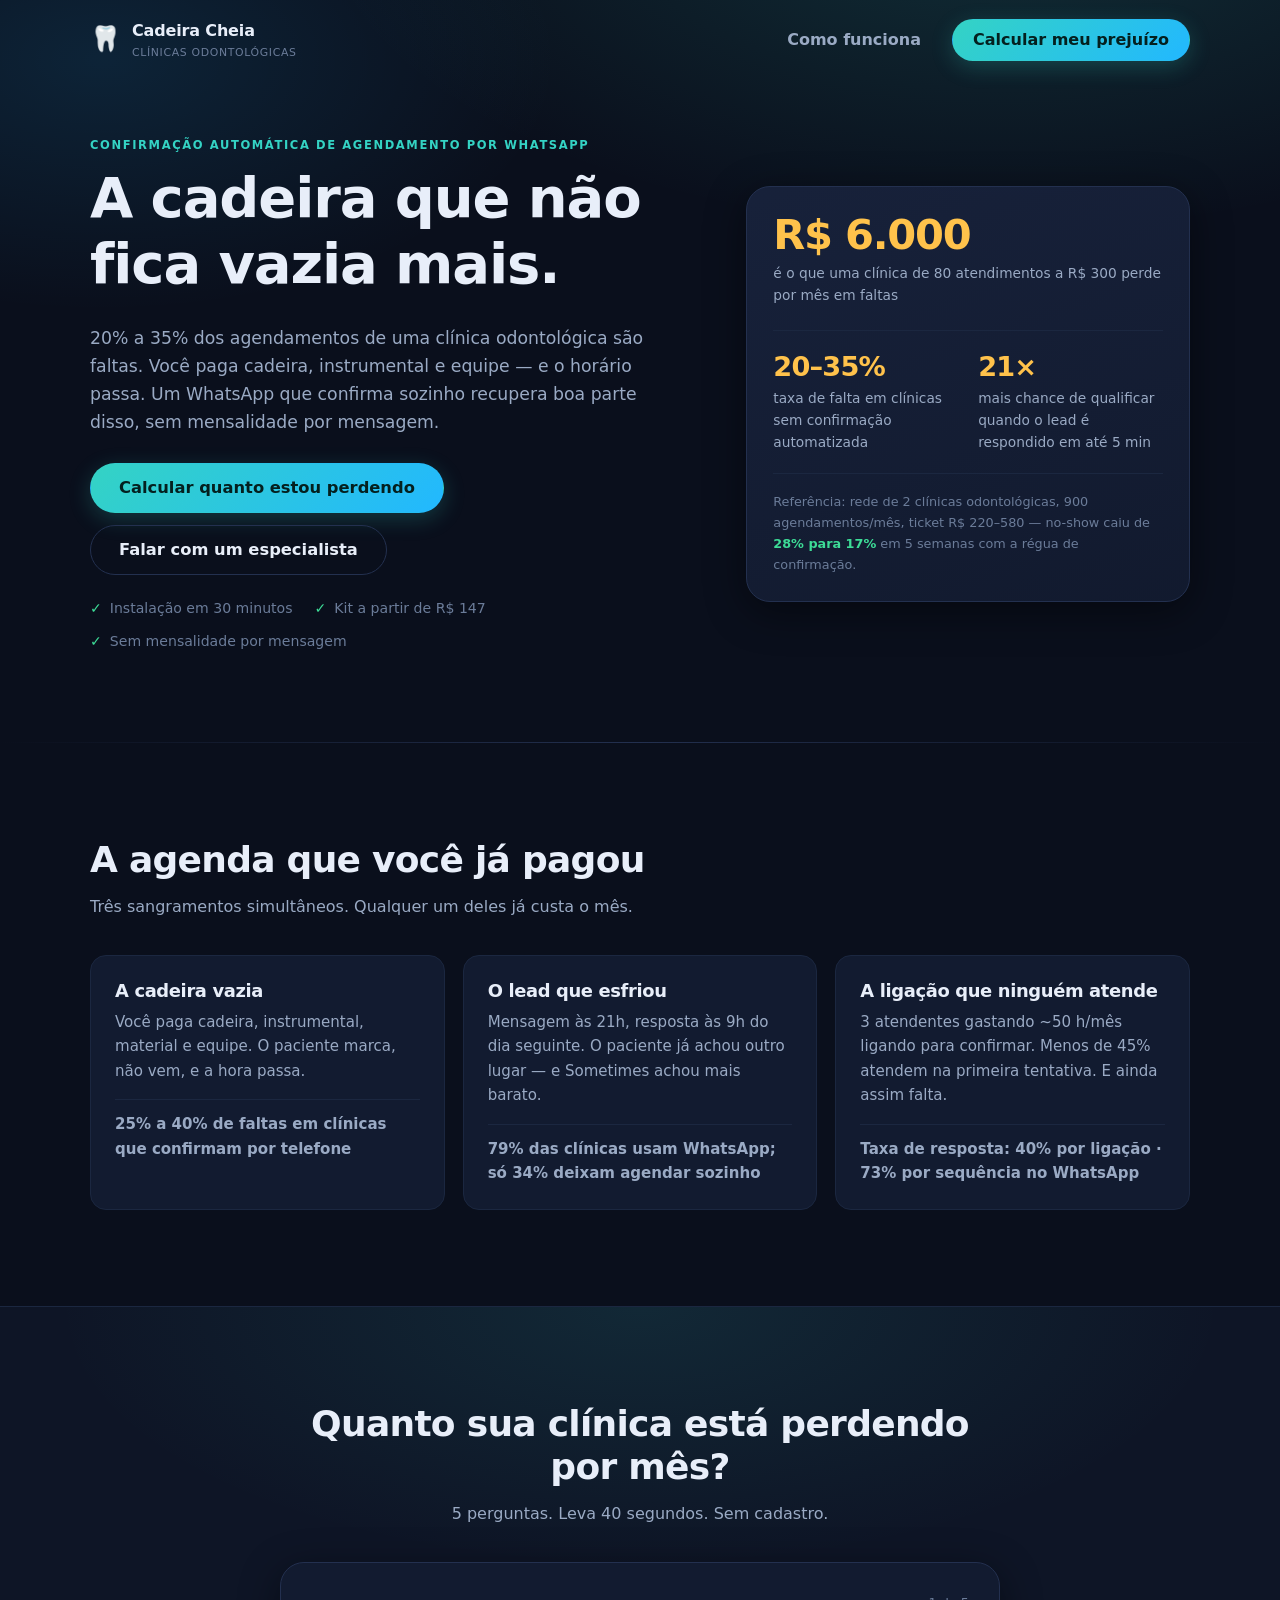
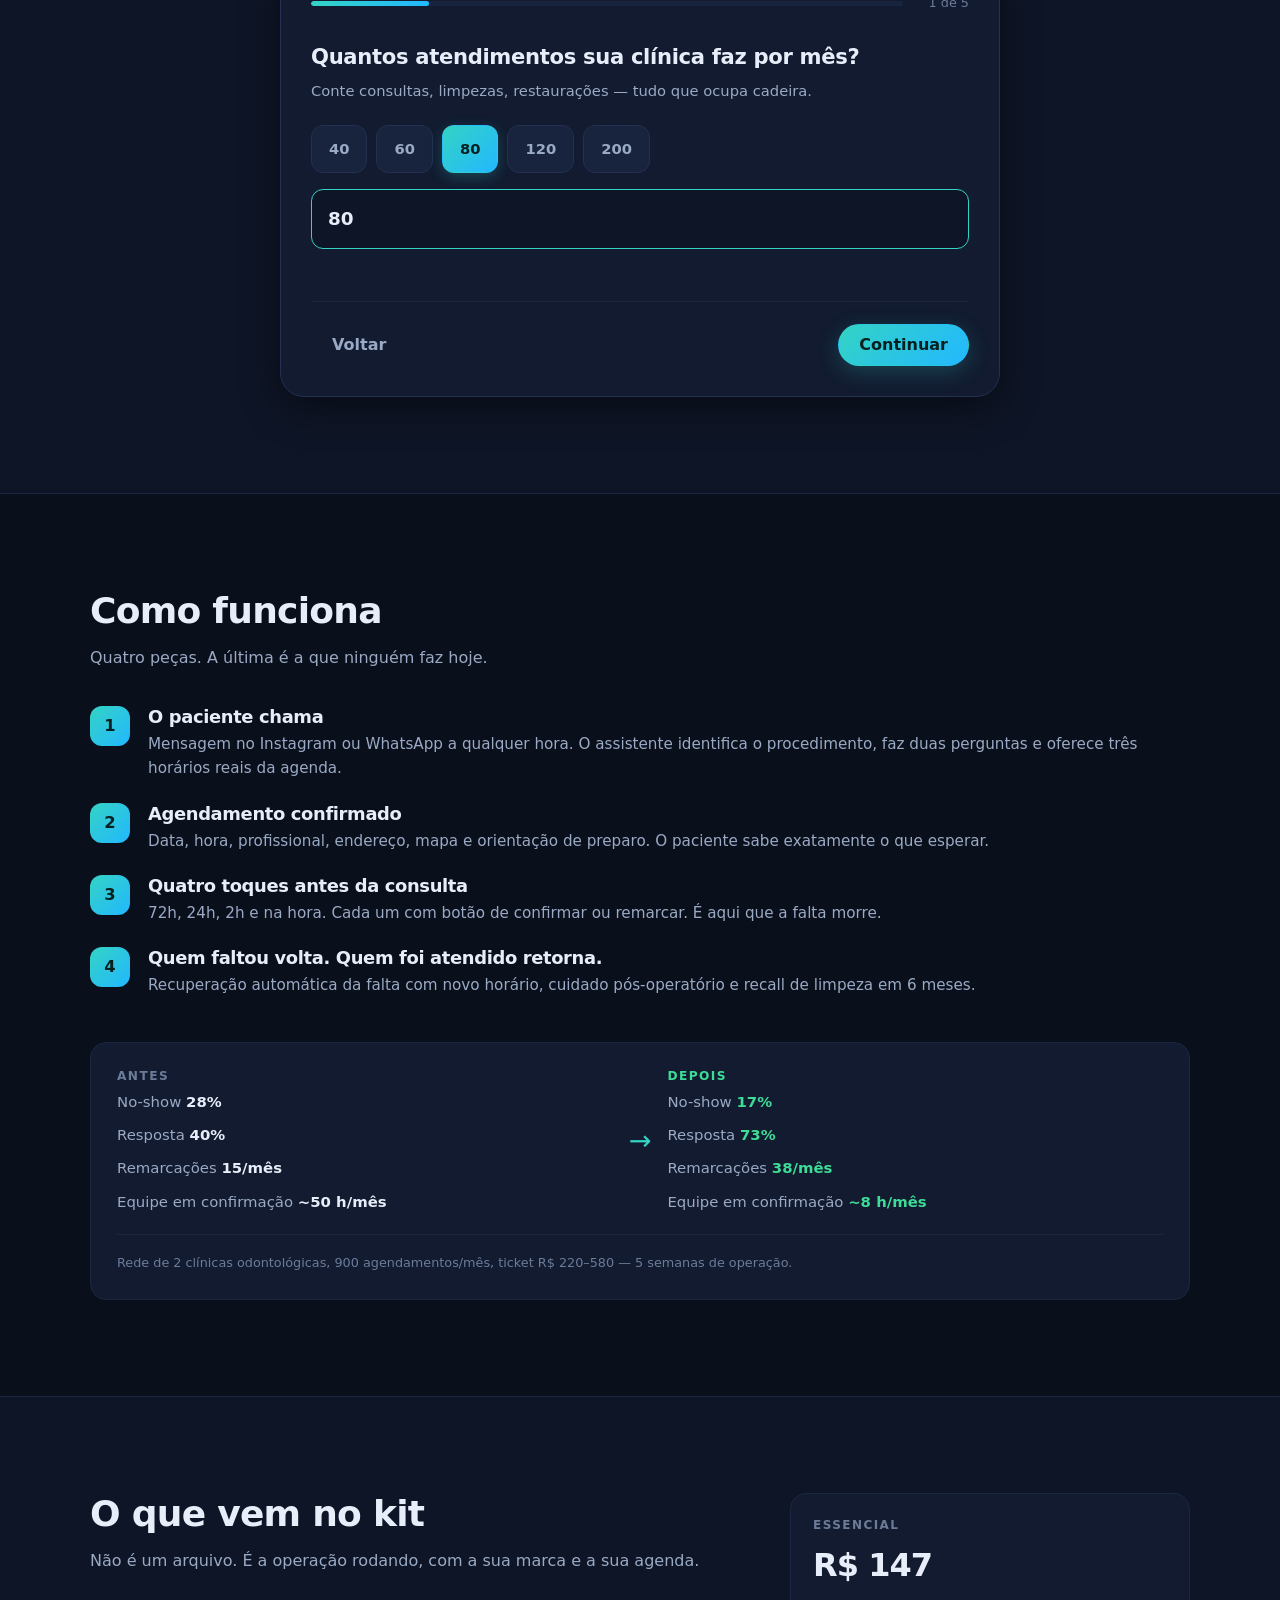
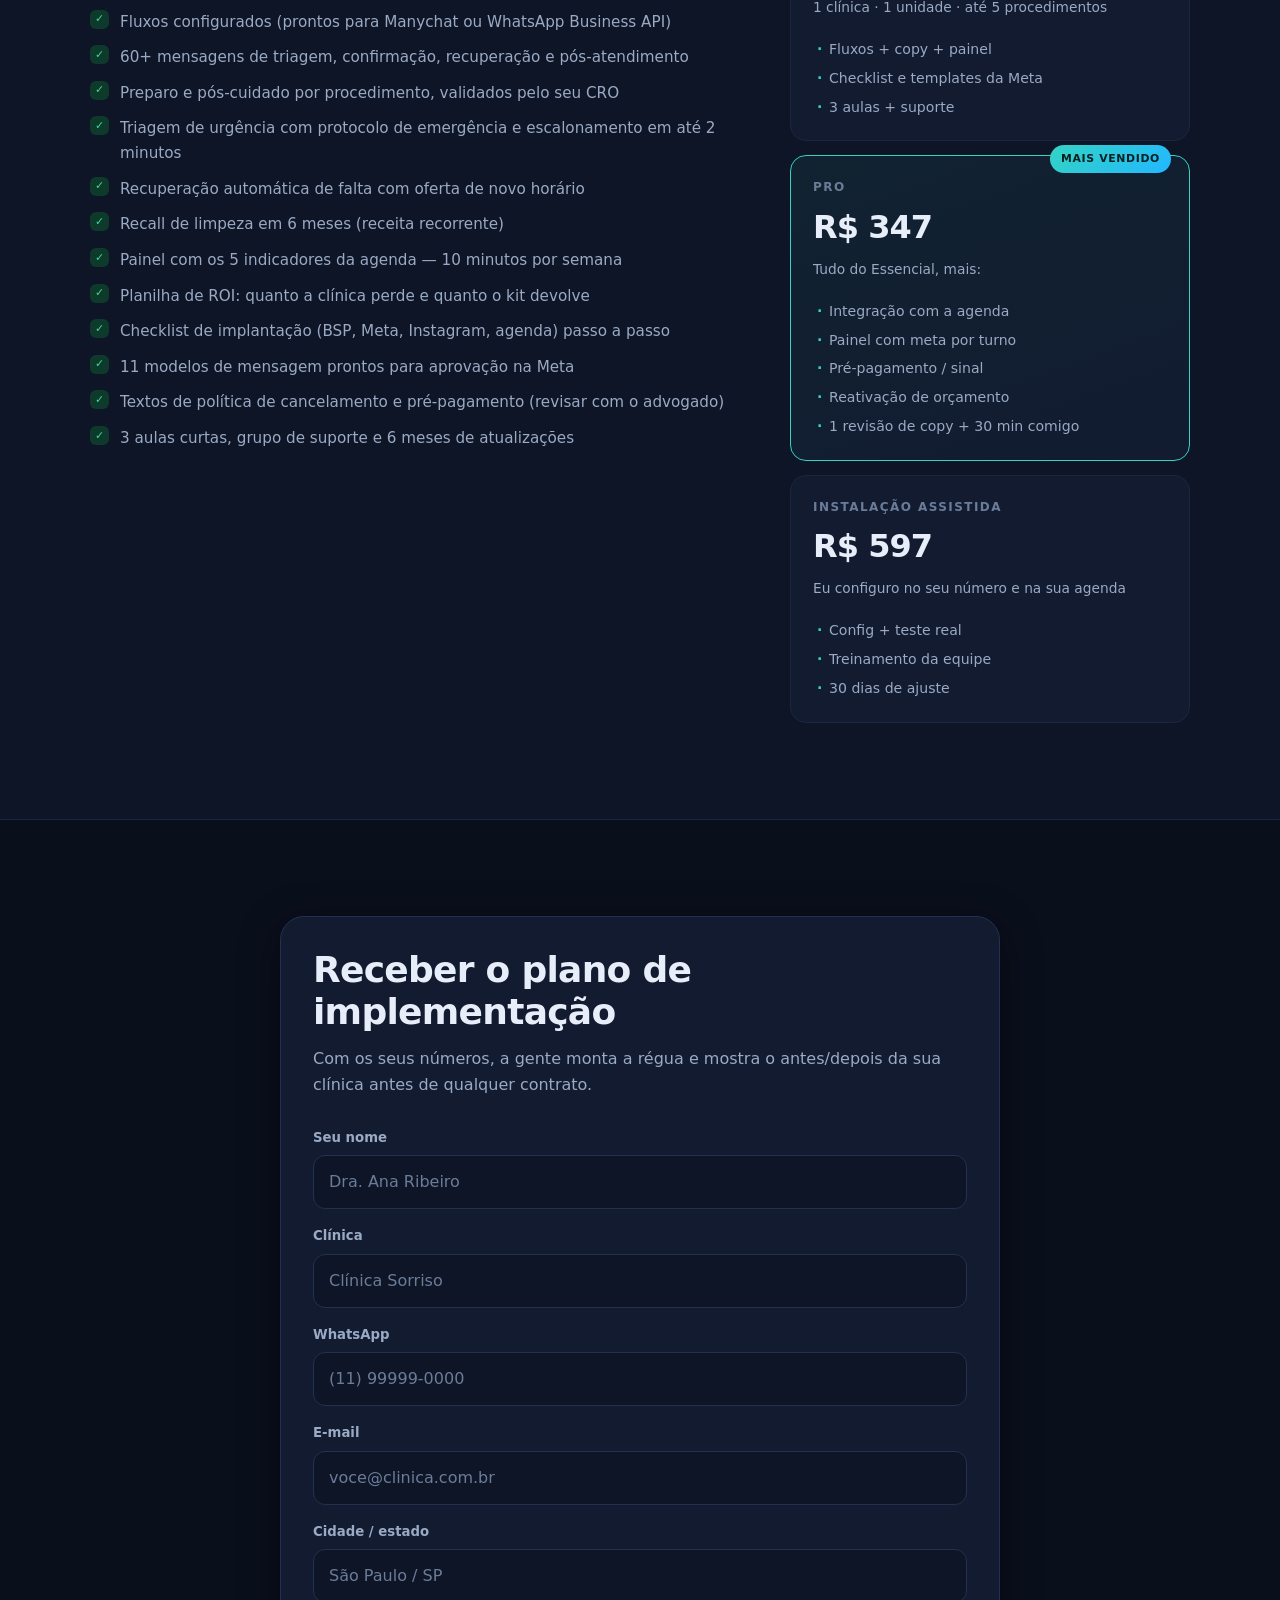
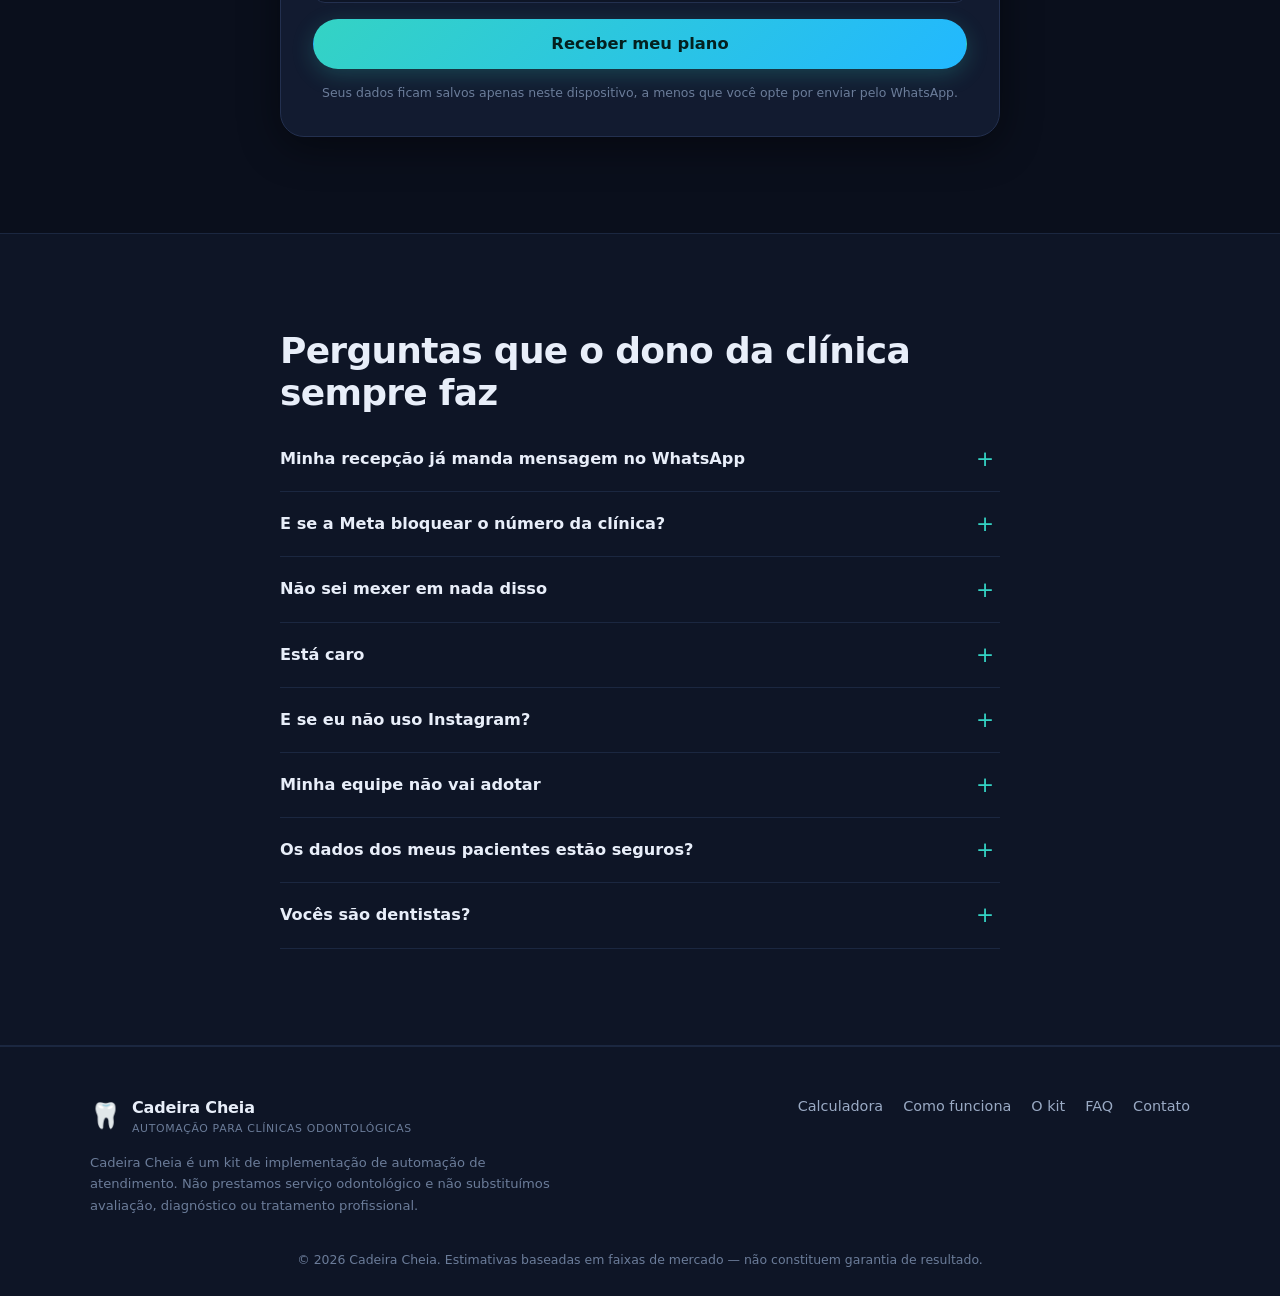
==== index.html @ 820d00e8 "landing: calculadora de cadeira vazia (publica)" ====
<!DOCTYPE html>
<html lang="pt-BR">
<head>
<meta charset="utf-8">
<meta name="viewport" content="width=device-width, initial-scale=1">
<title>Cadeira Cheia | Calculadora de Cadeira Vazia para Clínicas Odontológicas</title>
<meta name="description" content="Calcule quanto sua clínica odontológica está perdendo por mês em faltas e leads esfriados. Kit de confirmação automática por WhatsApp.">
<meta name="theme-color" content="#0B1220">
<link rel="stylesheet" href="assets/styles.css">
<link rel="icon" href="data:image/svg+xml,<svg xmlns='http://www.w3.org/2000/svg' viewBox='0 0 100 100'><text y='.9em' font-size='90'>🦷</text></svg>">
</head>
<body>

<a class="skip" href="#calculadora">Pular para a calculadora</a>

<!-- ══ HERO ══════════════════════════════════════════════════════ -->
<header class="hero" id="topo">
  <nav class="nav">
    <div class="brand">
      <span class="brand-mark">🦷</span>
      <span class="brand-text">Cadeira Cheia<small>clínicas odontológicas</small></span>
    </div>
    <div class="nav-cta">
      <a class="btn btn-ghost" href="#como-funciona">Como funciona</a>
      <a class="btn btn-primary" href="#calculadora">Calcular meu prejuízo</a>
    </div>
  </nav>

  <div class="hero-inner">
    <div class="hero-copy">
      <p class="eyebrow">Confirmação automática de agendamento por WhatsApp</p>
      <h1>A cadeira que não fica vazia mais.</h1>
      <p class="lede">
        20% a 35% dos agendamentos de uma clínica odontológica são faltas. Você paga cadeira,
        instrumental e equipe — e o horário passa. Um WhatsApp que confirma sozinho recupera
        boa parte disso, sem mensalidade por mensagem.
      </p>
      <div class="hero-actions">
        <a class="btn btn-primary btn-lg" href="#calculadora">Calcular quanto estou perdendo</a>
        <a class="btn btn-outline btn-lg" id="hero-wa" href="#formulario">Falar com um especialista</a>
      </div>
      <ul class="hero-badges">
        <li>Instalação em 30 minutos</li>
        <li>Kit a partir de R$ 147</li>
        <li>Sem mensalidade por mensagem</li>
      </ul>
    </div>

    <aside class="hero-card" aria-label="Resumo do problema">
      <div class="stat">
        <span class="stat-num">R$ 6.000</span>
        <span class="stat-label">é o que uma clínica de 80 atendimentos a R$ 300 perde por mês em faltas</span>
      </div>
      <div class="stat-row">
        <div class="stat">
          <span class="stat-num sm">20–35%</span>
          <span class="stat-label">taxa de falta em clínicas sem confirmação automatizada</span>
        </div>
        <div class="stat">
          <span class="stat-num sm">21×</span>
          <span class="stat-label">mais chance de qualificar quando o lead é respondido em até 5 min</span>
        </div>
      </div>
      <p class="stat-foot">
        Referência: rede de 2 clínicas odontológicas, 900 agendamentos/mês, ticket R$ 220–580 —
        no-show caiu de <strong>28% para 17%</strong> em 5 semanas com a régua de confirmação.
      </p>
    </aside>
  </div>
</header>

<!-- ══ PROBLEMA ═══════════════════════════════════════════════════ -->
<section class="section" id="problema">
  <div class="container">
    <h2 class="section-title">A agenda que você já pagou</h2>
    <p class="section-sub">Três sangramentos simultâneos. Qualquer um deles já custa o mês.</p>

    <div class="grid-3">
      <article class="card">
        <h3>A cadeira vazia</h3>
        <p>Você paga cadeira, instrumental, material e equipe. O paciente marca, não vem, e a hora passa.</p>
        <p class="card-num">25% a 40% de faltas em clínicas que confirmam por telefone</p>
      </article>
      <article class="card">
        <h3>O lead que esfriou</h3>
        <p>Mensagem às 21h, resposta às 9h do dia seguinte. O paciente já achou outro lugar — e Sometimes achou mais barato.</p>
        <p class="card-num">79% das clínicas usam WhatsApp; só 34% deixam agendar sozinho</p>
      </article>
      <article class="card">
        <h3>A ligação que ninguém atende</h3>
        <p>3 atendentes gastando ~50 h/mês ligando para confirmar. Menos de 45% atendem na primeira tentativa. E ainda assim falta.</p>
        <p class="card-num">Taxa de resposta: 40% por ligação · 73% por sequência no WhatsApp</p>
      </article>
    </div>
  </div>
</section>

<!-- ══ CALCULADORA ════════════════════════════════════════════════ -->
<section class="section section-calc" id="calculadora">
  <div class="container container-narrow">
    <div class="calc-head">
      <h2 class="section-title">Quanto sua clínica está perdendo por mês?</h2>
      <p class="section-sub">5 perguntas. Leva 40 segundos. Sem cadastro.</p>
    </div>

    <div class="calc" id="calc-app">

      <!-- ── FORMULÁRIO ── -->
      <div class="calc-progress" id="progress-wrap" aria-hidden="true">
        <div class="bar"><span id="progress-bar"></span></div>
        <span id="progress-label">1 de 5</span>
      </div>

      <form id="calc-form" novalidate>
        <div class="step" data-step="1">
          <p class="step-q">Quantos atendimentos sua clínica faz por mês?</p>
          <p class="step-h">Conte consultas, limpezas, restaurações — tudo que ocupa cadeira.</p>
          <div class="chips" data-chips="atendimentos" role="radiogroup" aria-label="Atendimentos por mês"></div>
          <input class="num-input" type="text" inputmode="numeric" id="atendimentos" name="atendimentos" autocomplete="off" placeholder="Ex.: 80">
          <p class="err" data-err="atendimentos"></p>
        </div>

        <div class="step" data-step="2" hidden>
          <p class="step-q">Qual o valor médio de um atendimento?</p>
          <p class="step-h">Uma estimativa serve. Use a ticket médio dos seus últimos 3 meses.</p>
          <div class="chips" data-chips="ticket" role="radiogroup" aria-label="Ticket médio"></div>
          <div class="field-money">
            <span class="prefix">R$</span>
            <input class="num-input" type="text" inputmode="decimal" id="ticket" name="ticket" autocomplete="off" placeholder="Ex.: 300">
          </div>
          <p class="err" data-err="ticket"></p>
        </div>

        <div class="step" data-step="3" hidden>
          <p class="step-q">Qual % dos seus pacientes falta hoje?</p>
          <p class="step-h">Se não souber, use 25% — é a média de clínicas que confirmam por telefone.</p>
          <div class="chips" data-chips="falta" role="radiogroup" aria-label="Taxa de falta"></div>
          <p class="err" data-err="falta"></p>
        </div>

        <div class="step" data-step="4" hidden>
          <p class="step-q">Quantos novos contatos chegam por mês no WhatsApp ou Instagram?</p>
          <p class="step-h">Mensagens de gente perguntando preço ou querendo marcar.</p>
          <div class="chips" data-chips="leads" role="radiogroup" aria-label="Leads por mês"></div>
          <input class="num-input" type="text" inputmode="numeric" id="leads" name="leads" autocomplete="off" placeholder="Ex.: 150">
          <p class="err" data-err="leads"></p>
        </div>

        <div class="step" data-step="5" hidden>
          <p class="step-q">Em que % dos casos você responde em menos de 5 minutos?</p>
          <p class="step-h">Responda em até 5 minutos = 21× mais chance de qualificar o lead.</p>
          <div class="chips" data-chips="resposta" role="radiogroup" aria-label="Respondidos em até 5 minutos"></div>
          <p class="err" data-err="resposta"></p>
        </div>

        <div class="calc-nav">
          <button type="button" class="btn btn-ghost" id="btn-back" hidden>Voltar</button>
          <button type="button" class="btn btn-primary" id="btn-next">Continuar</button>
        </div>
      </form>

      <!-- ── RESULTADO ── -->
      <div class="result" id="result" hidden aria-live="polite">
        <div class="result-head">
          <p class="eyebrow">Seu resultado</p>
          <h3 id="r-loss-label">Sua clínica perde</h3>
          <div class="loss" id="r-loss">R$ 0</div>
          <p class="loss-sub">por mês em horário pago e vazio + lead que esfriou</p>
        </div>

        <div class="result-grid">
          <div class="rcard rcard-good">
            <span class="rcard-tag">Recuperável com a régua</span>
            <span class="rcard-num" id="r-noshow">R$ 0</span>
            <span class="rcard-desc" id="r-noshow-desc"></span>
          </div>
          <div class="rcard rcard-good">
            <span class="rcard-tag">Lead que deixa de esfriar</span>
            <span class="rcard-num" id="r-lead">R$ 0</span>
            <span class="rcard-desc" id="r-lead-desc"></span>
          </div>
        </div>

        <div class="result-total">
          <div>
            <span class="rt-label">Total recuperável por mês</span>
            <span class="rt-num" id="r-total">R$ 0</span>
          </div>
          <div class="payback">
            <span class="rt-label">Payback do kit (R$ 147)</span>
            <span class="rt-num accent" id="r-payback">—</span>
          </div>
        </div>

        <ul class="result-facts">
          <li><span id="r-faltas">—</span></li>
          <li><span id="r-12m">—</span></li>
          <li><span id="r-custo">—</span></li>
          <li><span id="r-horas">—</span></li>
        </ul>

        <p class="disclaimer">
          Estimativa baseada em faixas de mercado (no-show de 20–35% sem confirmação automatizada;
          queda de 30–50% com régua de 4 toques; lead→agendamento de 12% via WhatsApp, 21% entre os
          que respondem). Não é garantia de resultado.
        </p>

        <div class="result-actions">
          <a class="btn btn-primary btn-lg" id="r-wa" href="#formulario" target="_blank" rel="noopener">Falar com especialista</a>
          <button type="button" class="btn btn-outline" id="btn-copy">Copiar resumo</button>
          <button type="button" class="btn btn-ghost" id="btn-download">Baixar .txt</button>
          <button type="button" class="btn btn-ghost" id="btn-restart">Recalcular</button>
        </div>
      </div>
    </div>
  </div>
</section>

<!-- ══ COMO FUNCIONA ══════════════════════════════════════════════ -->
<section class="section" id="como-funciona">
  <div class="container">
    <h2 class="section-title">Como funciona</h2>
    <p class="section-sub">Quatro peças. A última é a que ninguém faz hoje.</p>

    <ol class="steps">
      <li>
        <span class="step-num">1</span>
        <div>
          <h3>O paciente chama</h3>
          <p>Mensagem no Instagram ou WhatsApp a qualquer hora. O assistente identifica o procedimento, faz duas perguntas e oferece três horários reais da agenda.</p>
        </div>
      </li>
      <li>
        <span class="step-num">2</span>
        <div>
          <h3>Agendamento confirmado</h3>
          <p>Data, hora, profissional, endereço, mapa e orientação de preparo. O paciente sabe exatamente o que esperar.</p>
        </div>
      </li>
      <li>
        <span class="step-num">3</span>
        <div>
          <h3>Quatro toques antes da consulta</h3>
          <p>72h, 24h, 2h e na hora. Cada um com botão de confirmar ou remarcar. É aqui que a falta morre.</p>
        </div>
      </li>
      <li>
        <span class="step-num">4</span>
        <div>
          <h3>Quem faltou volta. Quem foi atendido retorna.</h3>
          <p>Recuperação automática da falta com novo horário, cuidado pós-operatório e recall de limpeza em 6 meses.</p>
        </div>
      </li>
    </ol>

    <div class="beforeafter">
      <div class="ba-col">
        <h4>Antes</h4>
        <ul>
          <li>No-show <strong>28%</strong></li>
          <li>Resposta <strong>40%</strong></li>
          <li>Remarcações <strong>15/mês</strong></li>
          <li>Equipe em confirmação <strong>~50 h/mês</strong></li>
        </ul>
      </div>
      <div class="ba-arrow" aria-hidden="true">→</div>
      <div class="ba-col ba-col-after">
        <h4>Depois</h4>
        <ul>
          <li>No-show <strong>17%</strong></li>
          <li>Resposta <strong>73%</strong></li>
          <li>Remarcações <strong>38/mês</strong></li>
          <li>Equipe em confirmação <strong>~8 h/mês</strong></li>
        </ul>
      </div>
      <p class="ba-foot">Rede de 2 clínicas odontológicas, 900 agendamentos/mês, ticket R$ 220–580 — 5 semanas de operação.</p>
    </div>
  </div>
</section>

<!-- ══ KIT ═════════════════════════════════════════════════════════ -->
<section class="section section-alt" id="kit">
  <div class="container">
    <div class="kit-grid">
      <div>
        <h2 class="section-title">O que vem no kit</h2>
        <p class="section-sub">Não é um arquivo. É a operação rodando, com a sua marca e a sua agenda.</p>
        <ul class="checklist">
          <li>Fluxos configurados (prontos para Manychat ou WhatsApp Business API)</li>
          <li>60+ mensagens de triagem, confirmação, recuperação e pós-atendimento</li>
          <li>Preparo e pós-cuidado por procedimento, validados pelo seu CRO</li>
          <li>Triagem de urgência com protocolo de emergência e escalonamento em até 2 minutos</li>
          <li>Recuperação automática de falta com oferta de novo horário</li>
          <li>Recall de limpeza em 6 meses (receita recorrente)</li>
          <li>Painel com os 5 indicadores da agenda — 10 minutos por semana</li>
          <li>Planilha de ROI: quanto a clínica perde e quanto o kit devolve</li>
          <li>Checklist de implantação (BSP, Meta, Instagram, agenda) passo a passo</li>
          <li>11 modelos de mensagem prontos para aprovação na Meta</li>
          <li>Textos de política de cancelamento e pré-pagamento (revisar com o advogado)</li>
          <li>3 aulas curtas, grupo de suporte e 6 meses de atualizações</li>
        </ul>
      </div>

      <div class="pricing">
        <div class="price-card">
          <span class="price-name">Essencial</span>
          <span class="price-value">R$ 147</span>
          <span class="price-desc">1 clínica · 1 unidade · até 5 procedimentos</span>
          <ul>
            <li>Fluxos + copy + painel</li>
            <li>Checklist e templates da Meta</li>
            <li>3 aulas + suporte</li>
          </ul>
        </div>
        <div class="price-card price-card-hot">
          <span class="price-badge">Mais vendido</span>
          <span class="price-name">Pro</span>
          <span class="price-value">R$ 347</span>
          <span class="price-desc">Tudo do Essencial, mais:</span>
          <ul>
            <li>Integração com a agenda</li>
            <li>Painel com meta por turno</li>
            <li>Pré-pagamento / sinal</li>
            <li>Reativação de orçamento</li>
            <li>1 revisão de copy + 30 min comigo</li>
          </ul>
        </div>
        <div class="price-card">
          <span class="price-name">Instalação assistida</span>
          <span class="price-value">R$ 597</span>
          <span class="price-desc">Eu configuro no seu número e na sua agenda</span>
          <ul>
            <li>Config + teste real</li>
            <li>Treinamento da equipe</li>
            <li>30 dias de ajuste</li>
          </ul>
        </div>
      </div>
    </div>
  </div>
</section>

<!-- ══ FORMULÁRIO ══════════════════════════════════════════════════ -->
<section class="section" id="formulario">
  <div class="container container-narrow">
    <div class="form-card">
      <h2 class="section-title">Receber o plano de implementação</h2>
      <p class="section-sub">Com os seus números, a gente monta a régua e mostra o antes/depois da sua clínica antes de qualquer contrato.</p>

      <form id="lead-form" novalidate>
        <div class="field">
          <label for="lf-nome">Seu nome</label>
          <input id="lf-nome" name="nome" type="text" autocomplete="name" placeholder="Dra. Ana Ribeiro">
        </div>
        <div class="field">
          <label for="lf-clinica">Clínica</label>
          <input id="lf-clinica" name="clinica" type="text" autocomplete="organization" placeholder="Clínica Sorriso">
        </div>
        <div class="field">
          <label for="lf-wa">WhatsApp</label>
          <input id="lf-wa" name="whatsapp" type="tel" inputmode="tel" autocomplete="tel" placeholder="(11) 99999-0000">
        </div>
        <div class="field">
          <label for="lf-email">E-mail</label>
          <input id="lf-email" name="email" type="email" autocomplete="email" placeholder="voce@clinica.com.br">
        </div>
        <div class="field">
          <label for="lf-cidade">Cidade / estado</label>
          <input id="lf-cidade" name="cidade" type="text" placeholder="São Paulo / SP">
        </div>
        <button type="submit" class="btn btn-primary btn-lg btn-block" id="lead-submit">Receber meu plano</button>
        <p class="form-note" id="lead-note">
          Seus dados ficam salvos apenas neste dispositivo, a menos que você opte por enviar pelo WhatsApp.
        </p>
      </form>

      <div class="form-done" id="lead-done" hidden>
        <p class="done-mark">✓</p>
        <h3>Resumo gerado, {nome}.</h3>
        <p>O plano com os seus números está pronto. Toque no botão para enviar pelo WhatsApp ou copie o resumo abaixo.</p>
        <div class="done-actions">
          <a class="btn btn-primary" id="lead-wa" href="#">Enviar pelo WhatsApp</a>
          <button type="button" class="btn btn-outline" id="lead-copy">Copiar resumo</button>
        </div>
        <pre class="summary" id="lead-summary"></pre>
      </div>
    </div>
  </div>
</section>

<!-- ══ FAQ ═════════════════════════════════════════════════════════ -->
<section class="section section-alt" id="faq">
  <div class="container container-narrow">
    <h2 class="section-title">Perguntas que o dono da clínica sempre faz</h2>

    <details class="faq-item">
      <summary>Minha recepção já manda mensagem no WhatsApp</summary>
      <p>Sim — e é provavelmente por isso que parte dos seus agendamentos vira falta. A diferença não é <em>mandar</em> mensagem, é <em>confirmar</em>. A régua faz quatro toques em momentos definidos, com botões de confirmar e remarcar, e recupera quem faltou. Se a sua equipe já responde em 5 minutos e já cobra confirmação, o que falta é o painel. Me conta que eu digo se vale.</p>
    </details>
    <details class="faq-item">
      <summary>E se a Meta bloquear o número da clínica?</summary>
      <p>Por isso o kit usa API oficial com BSP homologado e nunca automação de WhatsApp comum. A mitigação faz parte do checklist: 2FA, Business Manager com admins definidos, templates aprovados e verificação de qualidade do perfil. E a estrutura é validada primeiro em número de teste, antes de tocar no número que atende os pacientes.</p>
    </details>
    <details class="faq-item">
      <summary>Não sei mexer em nada disso</summary>
      <p>Você não usa. O assistente faz a triagem, a régua confirma, o painel mostra o resultado. A única exigência da sua equipe é lançar a agenda 5 minutos por dia. Se preferir, existe a Instalação Assistida, em que eu configuro tudo com você.</p>
    </details>
    <details class="faq-item">
      <summary>Está caro</summary>
      <p>Vamos por partes: qual o seu faturamento de atendimentos? Com 25% de falta em 80 atendimentos a R$300, são R$6.000 por mês. O kit custa R$147 e se paga em um dia. A pergunta não é se é caro — é se R$6.000 por mês na mesa é normal para a sua operação.</p>
    </details>
    <details class="faq-item">
      <summary>E se eu não uso Instagram?</summary>
      <p>Funciona igual, com uma diferença técnica: os lembretes de 72h, 24h e 2h antes exigem WhatsApp com API oficial, porque o Instagram não permite envio confiável fora da janela de 24 horas. Se você já tem WhatsApp Business, o kit é plugado. Se não tem, a instalação cobre esse passo.</p>
    </details>
    <details class="faq-item">
      <summary>Minha equipe não vai adotar</summary>
      <p>Ninguém precisa adotar nada. O assistente cuida da parte repetitiva e a equipe só entra quando a IA não entende — com o contexto já montado. No relatório mensal, o tempo da equipe devolvido aparece como uma das linhas.</p>
    </details>
    <details class="faq-item">
      <summary>Os dados dos meus pacientes estão seguros?</summary>
      <p>O assistente não coleta dado de saúde, não diagnostica e não substitui atendimento. Você recebe o contrato de operador (LGPD art. 39), o aviso de privacidade e os textos de política de cancelamento prontos para o seu advogado revisar. A clínica é a controladora dos dados.</p>
    </details>
    <details class="faq-item">
      <summary>Vocês são dentistas?</summary>
      <p>Não. Fazemos automação de atendimento e agendamento. Todo texto clínico de preparo e pós-cuidado é validado pelo seu CRO antes de ir para produção — essa é uma condição do kit, não uma recomendação.</p>
    </details>
  </div>
</section>

<!-- ══ FOOTER ══════════════════════════════════════════════════════ -->
<footer class="footer">
  <div class="container footer-inner">
    <div>
      <div class="brand">
        <span class="brand-mark">🦷</span>
        <span class="brand-text">Cadeira Cheia<small>automação para clínicas odontológicas</small></span>
      </div>
      <p class="footer-note">
        Cadeira Cheia é um kit de implementação de automação de atendimento. Não prestamos serviço
        odontológico e não substituímos avaliação, diagnóstico ou tratamento profissional.
      </p>
    </div>
    <nav class="footer-links">
      <a href="#calculadora">Calculadora</a>
      <a href="#como-funciona">Como funciona</a>
      <a href="#kit">O kit</a>
      <a href="#faq">FAQ</a>
      <a href="#formulario">Contato</a>
    </nav>
  </div>
  <p class="footer-base" id="footer-base"></p>
</footer>

<div class="toast" id="toast" role="status" aria-live="polite"></div>

<script src="assets/app.js"></script>
</body>
</html>
---- assets/styles.css ----
/* ═══════════════════════════════════════════════════════════════════
   Cadeira Cheia — Calculadora de Cadeira Vazia
   Design: dark clinical + teal. Mobile-first, sem dependências.
   ═══════════════════════════════════════════════════════════════════ */

:root{
  --bg:            #0A0F1C;
  --bg-alt:        #0E1526;
  --surface:       #121B30;
  --surface-2:     #18233D;
  --border:        #23304F;
  --border-soft:   #1B2740;

  --text:          #E8EEF9;
  --text-dim:      #9AAAC4;
  --text-faint:    #6B7C99;

  --accent:        #34D3C4;
  --accent-2:      #22B8FF;
  --accent-ink:    #04201F;
  --good:          #3DDC97;
  --good-dim:      #0E3A2C;
  --warn:          #FFC24B;
  --bad:           #FF6B6B;

  --r-sm: 10px;
  --r:    16px;
  --r-lg: 24px;

  --shadow:    0 10px 40px rgba(0,0,0,.45);
  --shadow-sm: 0 4px 16px rgba(0,0,0,.30);

  --max: 1140px;
  --max-narrow: 760px;

  --font: "Inter", ui-sans-serif, system-ui, -apple-system, "Segoe UI", Roboto,
          "Helvetica Neue", Arial, "Noto Sans", sans-serif;
  --mono: ui-monospace, SFMono-Regular, "SF Mono", Menlo, Consolas, monospace;
}

*, *::before, *::after { box-sizing: border-box; }

html { scroll-behavior: smooth; scroll-padding-top: 84px; }

body{
  margin: 0;
  font-family: var(--font);
  background: var(--bg);
  color: var(--text);
  line-height: 1.62;
  -webkit-font-smoothing: antialiased;
  text-rendering: optimizeLegibility;
  overflow-x: hidden;
}

h1,h2,h3,h4 { line-height: 1.18; margin: 0 0 .5em; letter-spacing: -.02em; font-weight: 700; }
h1 { font-size: clamp(2.1rem, 5.2vw, 3.5rem); }
h2 { font-size: clamp(1.5rem, 3.4vw, 2.25rem); }
h3 { font-size: 1.12rem; }
p  { margin: 0 0 1rem; }
a  { color: var(--accent); text-decoration: none; }
a:hover { text-decoration: underline; }
small { font-size: .78em; }

.skip{
  position: absolute; left: -9999px; top: 0; z-index: 999;
  background: var(--accent); color: var(--accent-ink); padding: 12px 18px; border-radius: 0 0 var(--r-sm) 0;
}
.skip:focus { left: 0; }

:focus-visible{ outline: 2px solid var(--accent); outline-offset: 3px; border-radius: 6px; }

/* ── Layout ─────────────────────────────────────────────────────── */
.container{ width:100%; max-width:var(--max); margin:0 auto; padding:0 20px; }
.container-narrow{ max-width:var(--max-narrow); }
.section{ padding: 76px 0; }
.section-alt{ background: var(--bg-alt); border-block: 1px solid var(--border-soft); }
.section-title{ margin-bottom:.35em; }
.section-sub{ color:var(--text-dim); margin-bottom:2.2em; max-width:62ch; }

/* ── Botões ─────────────────────────────────────────────────────── */
.btn{
  display:inline-flex; align-items:center; justify-content:center; gap:8px;
  font: inherit; font-weight:600; line-height:1;
  padding:12px 20px; border-radius:999px; border:1px solid transparent;
  cursor:pointer; text-decoration:none; white-space:nowrap;
  transition: transform .12s ease, background .18s ease, border-color .18s ease, box-shadow .18s ease;
}
.btn:hover{ text-decoration:none; transform:translateY(-1px); }
.btn:active{ transform:translateY(0); }
.btn-lg{ padding:16px 28px; font-size:1.02rem; }
.btn-block{ width:100%; }

.btn-primary{ background:linear-gradient(135deg, var(--accent) 0%, var(--accent-2) 100%); color:var(--accent-ink); box-shadow:0 6px 22px rgba(52,211,196,.22); }
.btn-primary:hover{ box-shadow:0 10px 30px rgba(52,211,196,.32); }
.btn-outline{ border-color:var(--border); color:var(--text); background:transparent; }
.btn-outline:hover{ border-color:var(--accent); color:var(--accent); }
.btn-ghost{ background:transparent; color:var(--text-dim); }
.btn-ghost:hover{ color:var(--text); }

/* ── Hero ───────────────────────────────────────────────────────── */
.hero{
  position:relative; padding:0 0 70px; overflow:hidden;
  background:
    radial-gradient(1100px 520px at 78% -12%, rgba(52,211,196,.16), transparent 62%),
    radial-gradient(760px 420px at 8% 8%, rgba(34,184,255,.12), transparent 60%),
    var(--bg);
}
.hero::after{
  content:""; position:absolute; inset:auto 0 0 0; height:1px;
  background:linear-gradient(90deg,transparent,var(--border),transparent);
}
.nav{
  max-width:var(--max); margin:0 auto; padding:18px 20px;
  display:flex; align-items:center; justify-content:space-between; gap:16px;
  position:relative; z-index:2;
}
.brand{ display:flex; align-items:center; gap:11px; }
.brand-mark{ font-size:1.55rem; line-height:1; }
.brand-text{ font-weight:700; letter-spacing:-.01em; display:flex; flex-direction:column; }
.brand-text small{ font-weight:400; font-size:.68rem; color:var(--text-faint); letter-spacing:.06em; text-transform:uppercase; }
.nav-cta{ display:flex; gap:10px; align-items:center; }
.nav-cta .btn-ghost{ display:none; }

.hero-inner{
  max-width:var(--max); margin:0 auto; padding:44px 20px 0;
  display:grid; gap:40px; grid-template-columns:1fr;
}
.eyebrow{
  font-size:.72rem; letter-spacing:.14em; text-transform:uppercase; font-weight:700;
  color:var(--accent); margin-bottom:.9em;
}
.lede{ font-size:1.08rem; color:var(--text-dim); max-width:52ch; }
.hero-actions{ display:flex; flex-wrap:wrap; gap:12px; margin:26px 0 22px; }
.hero-badges{ list-style:none; padding:0; margin:0; display:flex; flex-wrap:wrap; gap:10px 22px; color:var(--text-faint); font-size:.88rem; }
.hero-badges li{ display:flex; align-items:center; gap:8px; }
.hero-badges li::before{ content:"✓"; color:var(--good); font-weight:700; }

.hero-card{
  background:linear-gradient(160deg, rgba(24,35,61,.92), rgba(18,27,48,.92));
  border:1px solid var(--border); border-radius:var(--r-lg); padding:26px;
  box-shadow:var(--shadow);
}
.stat{ display:block; }
.stat-num{ display:block; font-size:2.6rem; font-weight:800; letter-spacing:-.03em; color:var(--warn); line-height:1.05; }
.stat-num.sm{ font-size:1.7rem; }
.stat-label{ display:block; color:var(--text-dim); font-size:.86rem; margin-top:.35em; }
.stat-row{ display:grid; grid-template-columns:1fr 1fr; gap:20px; margin-top:24px; padding-top:22px; border-top:1px solid var(--border-soft); }
.stat-foot{ margin:20px 0 0; padding-top:18px; border-top:1px solid var(--border-soft); color:var(--text-faint); font-size:.8rem; }
.stat-foot strong{ color:var(--good); }

/* ── Cards / grid ───────────────────────────────────────────────── */
.grid-3{ display:grid; gap:18px; grid-template-columns:1fr; }
.card{
  background:var(--surface); border:1px solid var(--border-soft); border-radius:var(--r);
  padding:24px; transition:border-color .18s ease, transform .18s ease;
}
.card:hover{ border-color:var(--border); transform:translateY(-2px); }
.card p{ color:var(--text-dim); font-size:.94rem; }
.card-num{
  margin:14px 0 0; padding-top:12px; border-top:1px solid var(--border-soft);
  color:var(--accent); font-size:.84rem; font-weight:600;
}

/* ── Steps (como funciona) ──────────────────────────────────────── */
.steps{ list-style:none; margin:0 0 44px; padding:0; display:grid; gap:16px; }
.steps li{ display:flex; gap:18px; align-items:flex-start; }
.step-num{
  flex:0 0 40px; height:40px; border-radius:12px; display:grid; place-items:center;
  background:linear-gradient(135deg,var(--accent),var(--accent-2)); color:var(--accent-ink);
  font-weight:800; font-size:1.02rem;
}
.steps h3{ margin-bottom:.25em; }
.steps p{ color:var(--text-dim); margin:0; font-size:.95rem; }

.beforeafter{
  display:grid; grid-template-columns:1fr auto 1fr; align-items:center; gap:16px;
  background:var(--surface); border:1px solid var(--border-soft); border-radius:var(--r); padding:26px;
}
.ba-col h4{ font-size:.76rem; letter-spacing:.12em; text-transform:uppercase; color:var(--text-faint); margin-bottom:.6em; }
.ba-col ul{ list-style:none; margin:0; padding:0; display:grid; gap:9px; }
.ba-col li{ color:var(--text-dim); font-size:.93rem; }
.ba-col strong{ color:var(--text); }
.ba-col-after h4{ color:var(--good); }
.ba-col-after strong{ color:var(--good); }
.ba-arrow{ font-size:1.7rem; color:var(--accent); }
.ba-foot{ grid-column:1/-1; margin:4px 0 0; padding-top:18px; border-top:1px solid var(--border-soft); color:var(--text-faint); font-size:.8rem; }

/* ── Kit + pricing ──────────────────────────────────────────────── */
.kit-grid{ display:grid; gap:40px; grid-template-columns:1fr; }
.checklist{ list-style:none; padding:0; margin:0; display:grid; gap:11px; }
.checklist li{ position:relative; padding-left:30px; color:var(--text-dim); font-size:.95rem; }
.checklist li::before{
  content:"✓"; position:absolute; left:0; top:0;
  width:19px; height:19px; border-radius:6px; background:var(--good-dim); color:var(--good);
  display:grid; place-items:center; font-size:.68rem; font-weight:800;
}
.pricing{ display:grid; gap:14px; align-content:start; }
.price-card{
  background:var(--surface); border:1px solid var(--border-soft); border-radius:var(--r); padding:22px;
  position:relative; display:grid; gap:4px;
}
.price-card-hot{ border-color:var(--accent); background:linear-gradient(160deg,rgba(52,211,196,.07),var(--surface)); }
.price-badge{
  position:absolute; top:-11px; right:18px; background:linear-gradient(135deg,var(--accent),var(--accent-2));
  color:var(--accent-ink); font-size:.68rem; font-weight:800; padding:5px 11px; border-radius:999px;
  text-transform:uppercase; letter-spacing:.06em;
}
.price-name{ font-size:.75rem; letter-spacing:.12em; text-transform:uppercase; color:var(--text-faint); font-weight:700; }
.price-value{ font-size:2rem; font-weight:800; letter-spacing:-.03em; }
.price-value small{ font-size:.45em; font-weight:600; color:var(--text-dim); }
.price-desc{ color:var(--text-dim); font-size:.86rem; margin-bottom:8px; }
.price-card ul{ list-style:none; margin:8px 0 0; padding:0; display:grid; gap:6px; }
.price-card li{ color:var(--text-dim); font-size:.88rem; padding-left:16px; position:relative; }
.price-card li::before{ content:"·"; position:absolute; left:4px; color:var(--accent); font-weight:700; }

/* ── Calculadora ────────────────────────────────────────────────── */
.section-calc{ background:
  radial-gradient(900px 400px at 50% 0%, rgba(52,211,196,.10), transparent 65%), var(--bg-alt);
  border-block:1px solid var(--border-soft);
}
.calc-head{ text-align:center; }
.calc-head .section-sub{ margin-inline:auto; }

.calc{
  background:var(--surface); border:1px solid var(--border); border-radius:var(--r-lg);
  padding:30px; box-shadow:var(--shadow);
}
.calc-progress{ display:flex; align-items:center; gap:14px; margin-bottom:26px; }
.bar{ flex:1; height:5px; border-radius:99px; background:var(--surface-2); overflow:hidden; }
.bar span{ display:block; height:100%; width:20%; border-radius:99px;
  background:linear-gradient(90deg,var(--accent),var(--accent-2)); transition:width .3s cubic-bezier(.4,0,.2,1); }
#progress-label{ font-size:.8rem; color:var(--text-faint); font-variant-numeric:tabular-nums; min-width:52px; text-align:right; }

.step-q{ font-size:1.32rem; font-weight:700; margin:0 0 .25em; letter-spacing:-.015em; }
.step-h{ color:var(--text-dim); font-size:.92rem; margin-bottom:22px; }

.chips{ display:flex; flex-wrap:wrap; gap:9px; margin-bottom:16px; }
.chip{
  font:inherit; font-size:.92rem; font-weight:600; cursor:pointer;
  padding:11px 17px; border-radius:12px; border:1px solid var(--border);
  background:var(--surface-2); color:var(--text-dim);
  transition:all .15s ease;
}
.chip:hover{ border-color:var(--accent); color:var(--text); }
.chip[aria-checked="true"], .chip.is-active{
  background:linear-gradient(135deg,var(--accent),var(--accent-2)); color:var(--accent-ink);
  border-color:transparent; box-shadow:0 4px 14px rgba(52,211,196,.24);
}

.num-input{
  width:100%; font:inherit; font-size:1.15rem; font-weight:600;
  padding:14px 16px; border-radius:12px;
  border:1px solid var(--border); background:var(--bg-alt); color:var(--text);
  transition:border-color .16s ease;
}
.num-input::placeholder{ color:var(--text-faint); font-weight:400; }
.num-input:focus{ border-color:var(--accent); outline:none; }
.field-money{ position:relative; }
.field-money .prefix{ position:absolute; left:16px; top:50%; transform:translateY(-50%); color:var(--text-faint); font-weight:600; pointer-events:none; }
.field-money .num-input{ padding-left:44px; }

.err{ color:var(--bad); font-size:.85rem; margin:10px 0 0; min-height:1.2em; }

.calc-nav{ display:flex; justify-content:space-between; gap:12px; margin-top:26px; padding-top:22px; border-top:1px solid var(--border-soft); }
.calc-nav #btn-next{ margin-left:auto; }

/* ── Resultado ──────────────────────────────────────────────────── */
.result-head{ text-align:center; padding-bottom:26px; border-bottom:1px solid var(--border-soft); }
.loss{
  font-size:clamp(2.6rem, 9vw, 4.2rem); font-weight:800; letter-spacing:-.04em; line-height:1;
  color:var(--bad); margin:.15em 0 .1em;
}
.loss-sub{ color:var(--text-faint); font-size:.9rem; margin:0; }

.result-grid{ display:grid; gap:12px; grid-template-columns:1fr; margin:22px 0; }
.rcard{ background:var(--good-dim); border:1px solid rgba(61,220,151,.25); border-radius:var(--r); padding:20px; }
.rcard-tag{ display:block; font-size:.72rem; letter-spacing:.1em; text-transform:uppercase; color:var(--good); font-weight:700; }
.rcard-num{ display:block; font-size:1.95rem; font-weight:800; letter-spacing:-.03em; color:var(--text); margin:.2em 0 .15em; }
.rcard-desc{ display:block; color:var(--text-dim); font-size:.83rem; }

.result-total{
  display:flex; flex-wrap:wrap; gap:20px; justify-content:space-between;
  background:var(--surface-2); border:1px solid var(--border); border-radius:var(--r); padding:22px;
}
.rt-label{ display:block; font-size:.75rem; letter-spacing:.09em; text-transform:uppercase; color:var(--text-faint); font-weight:700; }
.rt-num{ display:block; font-size:1.9rem; font-weight:800; letter-spacing:-.03em; margin-top:.15em; }
.rt-num.accent{ color:var(--accent); }

.result-facts{ list-style:none; margin:22px 0 0; padding:0; display:grid; gap:10px; }
.result-facts li{ color:var(--text-dim); font-size:.92rem; padding-left:20px; position:relative; }
.result-facts li::before{ content:"→"; position:absolute; left:0; color:var(--accent); }
.result-facts strong{ color:var(--text); }

.disclaimer{ font-size:.78rem; color:var(--text-faint); margin:20px 0 0; padding-top:16px; border-top:1px solid var(--border-soft); }
.result-actions{ display:flex; flex-wrap:wrap; gap:10px; margin-top:22px; }

/* ── Formulário ─────────────────────────────────────────────────── */
.form-card{ background:var(--surface); border:1px solid var(--border); border-radius:var(--r-lg); padding:32px; box-shadow:var(--shadow); }
.form-card .section-sub{ margin-bottom:1.8em; }
.field{ margin-bottom:16px; }
.field label{ display:block; font-size:.83rem; font-weight:600; color:var(--text-dim); margin-bottom:7px; }
.field input{
  width:100%; font:inherit; padding:13px 15px; border-radius:12px;
  border:1px solid var(--border); background:var(--bg-alt); color:var(--text);
}
.field input:focus{ border-color:var(--accent); outline:none; }
.field input::placeholder{ color:var(--text-faint); }
.form-note{ font-size:.78rem; color:var(--text-faint); margin:14px 0 0; text-align:center; }

.form-done{ text-align:center; }
.done-mark{
  width:56px; height:56px; margin:0 auto 16px; border-radius:50%;
  background:var(--good-dim); color:var(--good); display:grid; place-items:center;
  font-size:1.7rem; font-weight:800;
}
.done-actions{ display:flex; flex-wrap:wrap; gap:10px; justify-content:center; margin:20px 0; }
.summary{
  text-align:left; background:var(--bg); border:1px solid var(--border-soft); border-radius:var(--r);
  padding:18px; font-family:var(--mono); font-size:.8rem; color:var(--text-dim);
  white-space:pre-wrap; word-break:break-word; max-height:340px; overflow:auto;
}

/* ── FAQ ────────────────────────────────────────────────────────── */
.faq-item{ border-bottom:1px solid var(--border-soft); }
.faq-item summary{
  cursor:pointer; padding:19px 34px 19px 0; font-weight:600; font-size:1.01rem;
  list-style:none; position:relative;
}
.faq-item summary::-webkit-details-marker{ display:none; }
.faq-item summary::after{
  content:"+"; position:absolute; right:6px; top:50%; transform:translateY(-50%);
  font-size:1.35rem; font-weight:400; color:var(--accent); transition:transform .2s ease;
}
.faq-item[open] summary::after{ transform:translateY(-50%) rotate(45deg); }
.faq-item p{ color:var(--text-dim); margin:0 0 20px; font-size:.95rem; }

/* ── Footer ─────────────────────────────────────────────────────── */
.footer{ border-top:1px solid var(--border-soft); background:var(--bg-alt); padding:48px 0 26px; }
.footer-inner{ display:flex; flex-wrap:wrap; gap:30px; justify-content:space-between; }
.footer-note{ color:var(--text-faint); font-size:.82rem; max-width:56ch; margin:14px 0 0; }
.footer-links{ display:flex; flex-wrap:wrap; gap:20px; align-items:flex-start; }
.footer-links a{ color:var(--text-dim); font-size:.9rem; }
.footer-links a:hover{ color:var(--accent); }
.footer-base{ text-align:center; color:var(--text-faint); font-size:.78rem; margin:34px 0 0; }

/* ── Toast ──────────────────────────────────────────────────────── */
.toast{
  position:fixed; left:50%; bottom:26px; transform:translate(-50%, 24px);
  background:var(--good); color:#05231A; font-weight:700; font-size:.9rem;
  padding:13px 22px; border-radius:999px; box-shadow:var(--shadow);
  opacity:0; pointer-events:none; transition:opacity .25s ease, transform .25s ease; z-index:100;
}
.toast.is-on{ opacity:1; transform:translate(-50%, 0); }

/* ── Responsivo ─────────────────────────────────────────────────── */
@media (min-width: 640px){
  .grid-3{ grid-template-columns:repeat(3,1fr); }
  .result-grid{ grid-template-columns:1fr 1fr; }
  .nav-cta .btn-ghost{ display:inline-flex; }
  .hero-inner{ padding-top:56px; }
}

@media (min-width: 900px){
  .section{ padding:96px 0; }
  .hero-inner{ grid-template-columns:1.15fr .85fr; align-items:center; gap:56px; }
  .hero{ padding-bottom:90px; }
  .kit-grid{ grid-template-columns:1fr 400px; gap:56px; }
  .pricing{ grid-template-columns:1fr; }
  .steps{ gap:22px; }
}

@media (max-width: 560px){
  .stat-row{ grid-template-columns:1fr; gap:14px; }
  .calc{ padding:22px 18px; }
  .form-card{ padding:24px 18px; }
  .beforeafter{ grid-template-columns:1fr; }
  .ba-arrow{ justify-self:center; transform:rotate(90deg); }
  .hero-actions .btn{ width:100%; }
  .result-actions .btn{ flex:1 1 100%; }
}

@media (prefers-reduced-motion: reduce){
  html{ scroll-behavior:auto; }
  *{ animation-duration:.01ms !important; transition-duration:.01ms !important; }
}

@media print{
  body{ background:#fff; color:#000; }
  .nav, .hero-actions, .calc-nav, .result-actions, #faq, #kit, #formulario, .footer-links{ display:none; }
  .calc{ border:0; box-shadow:none; }
}
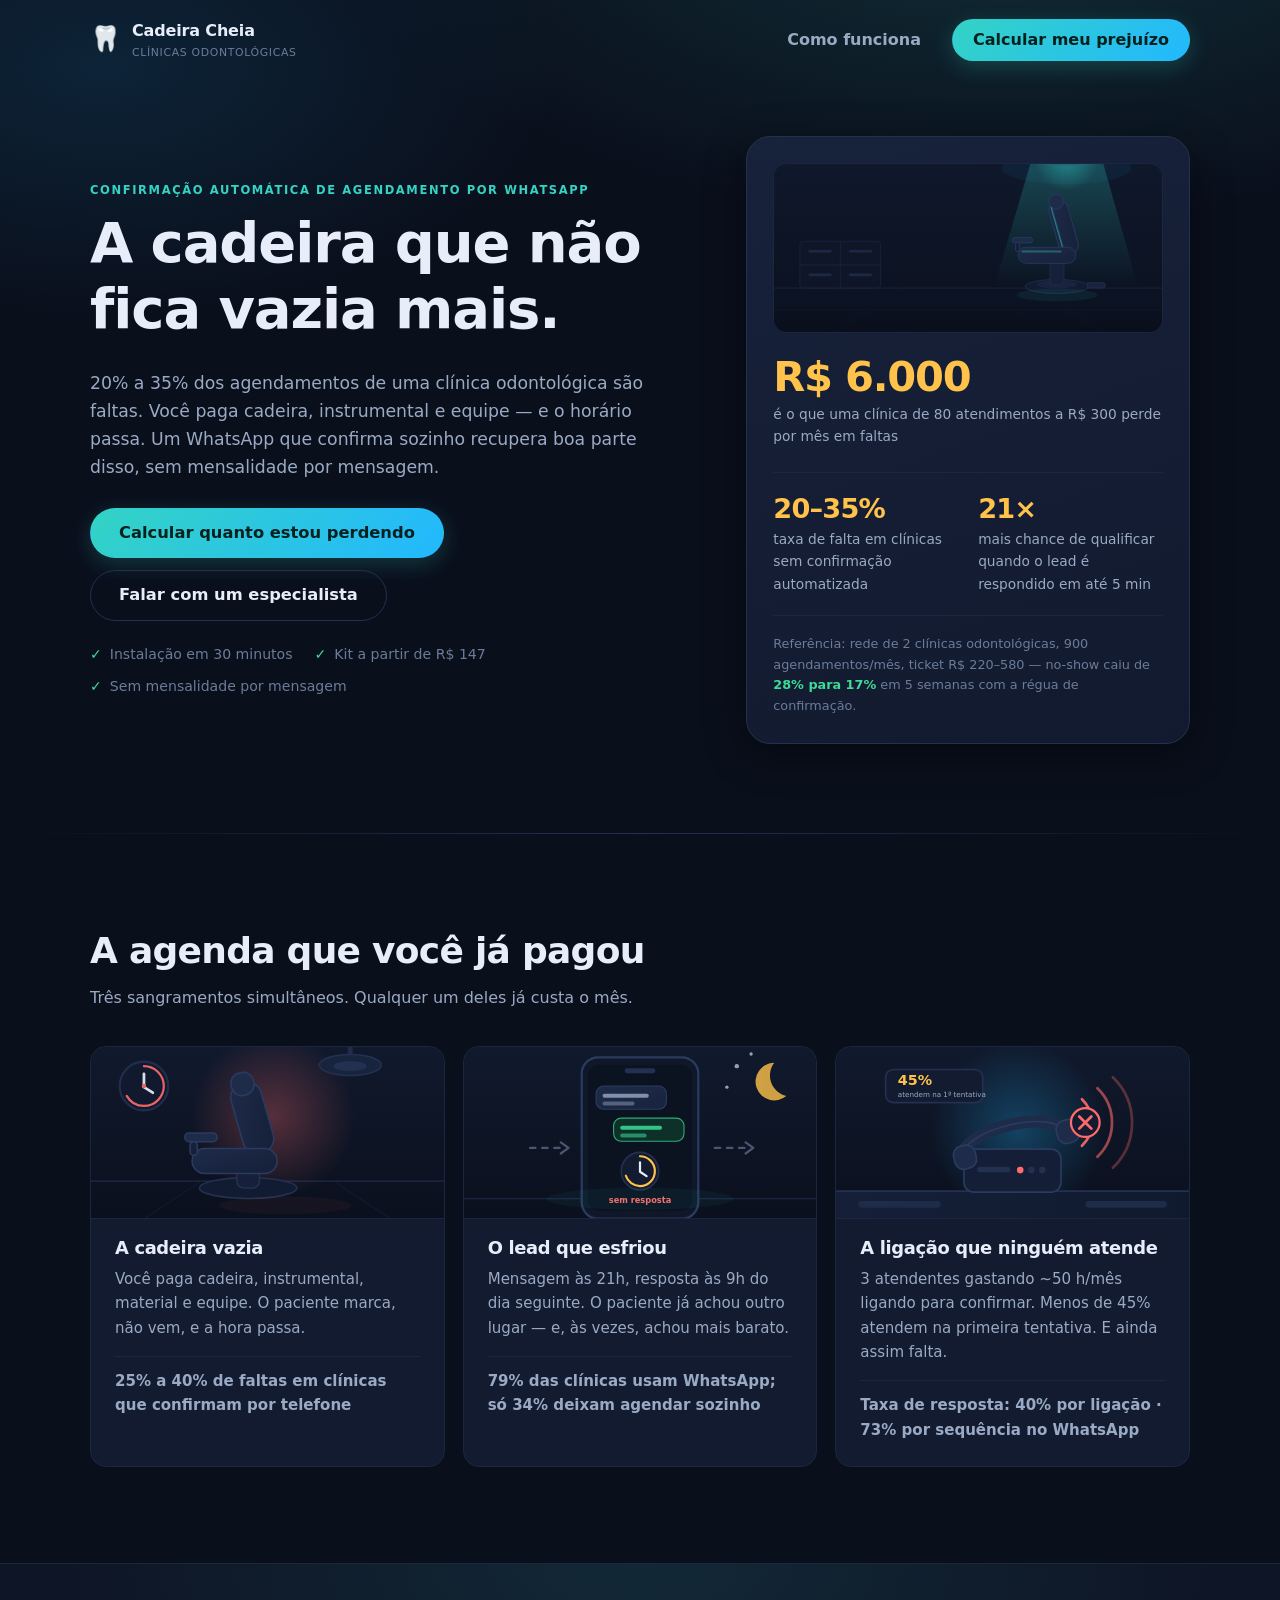
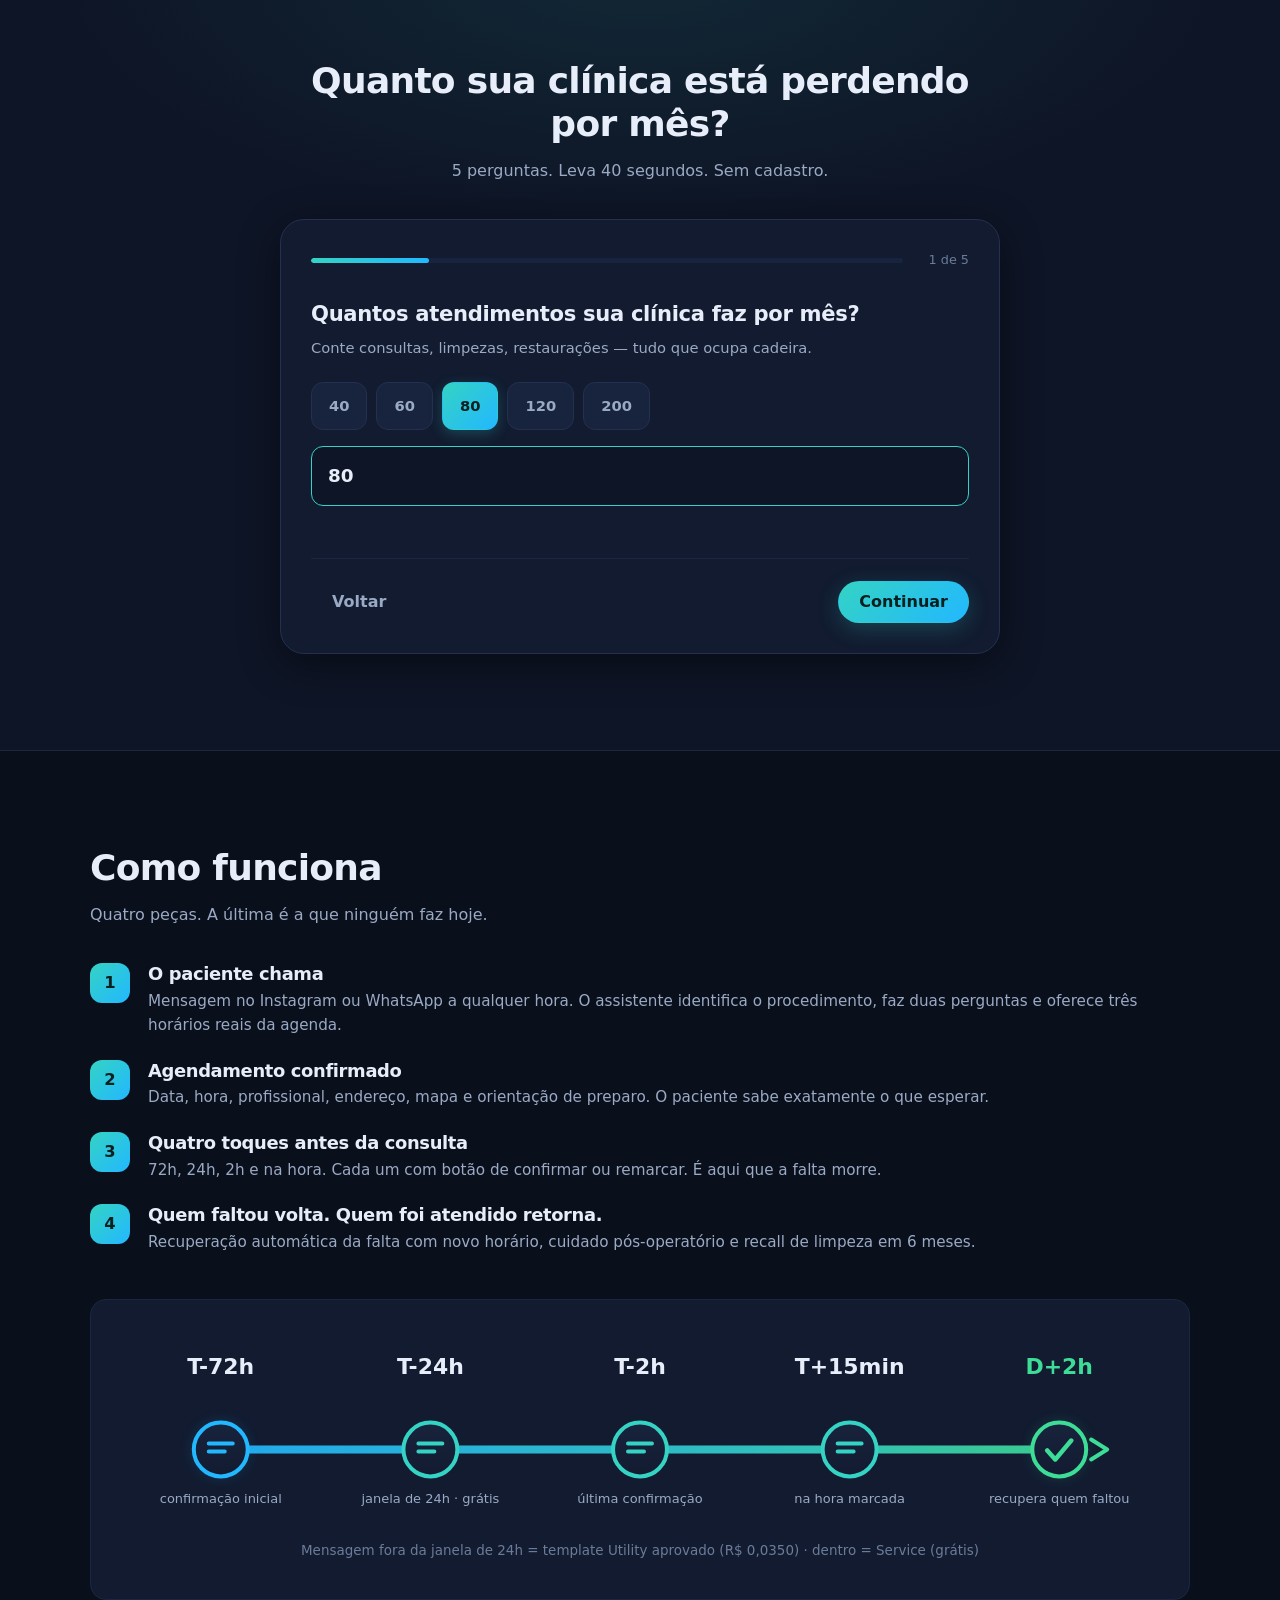
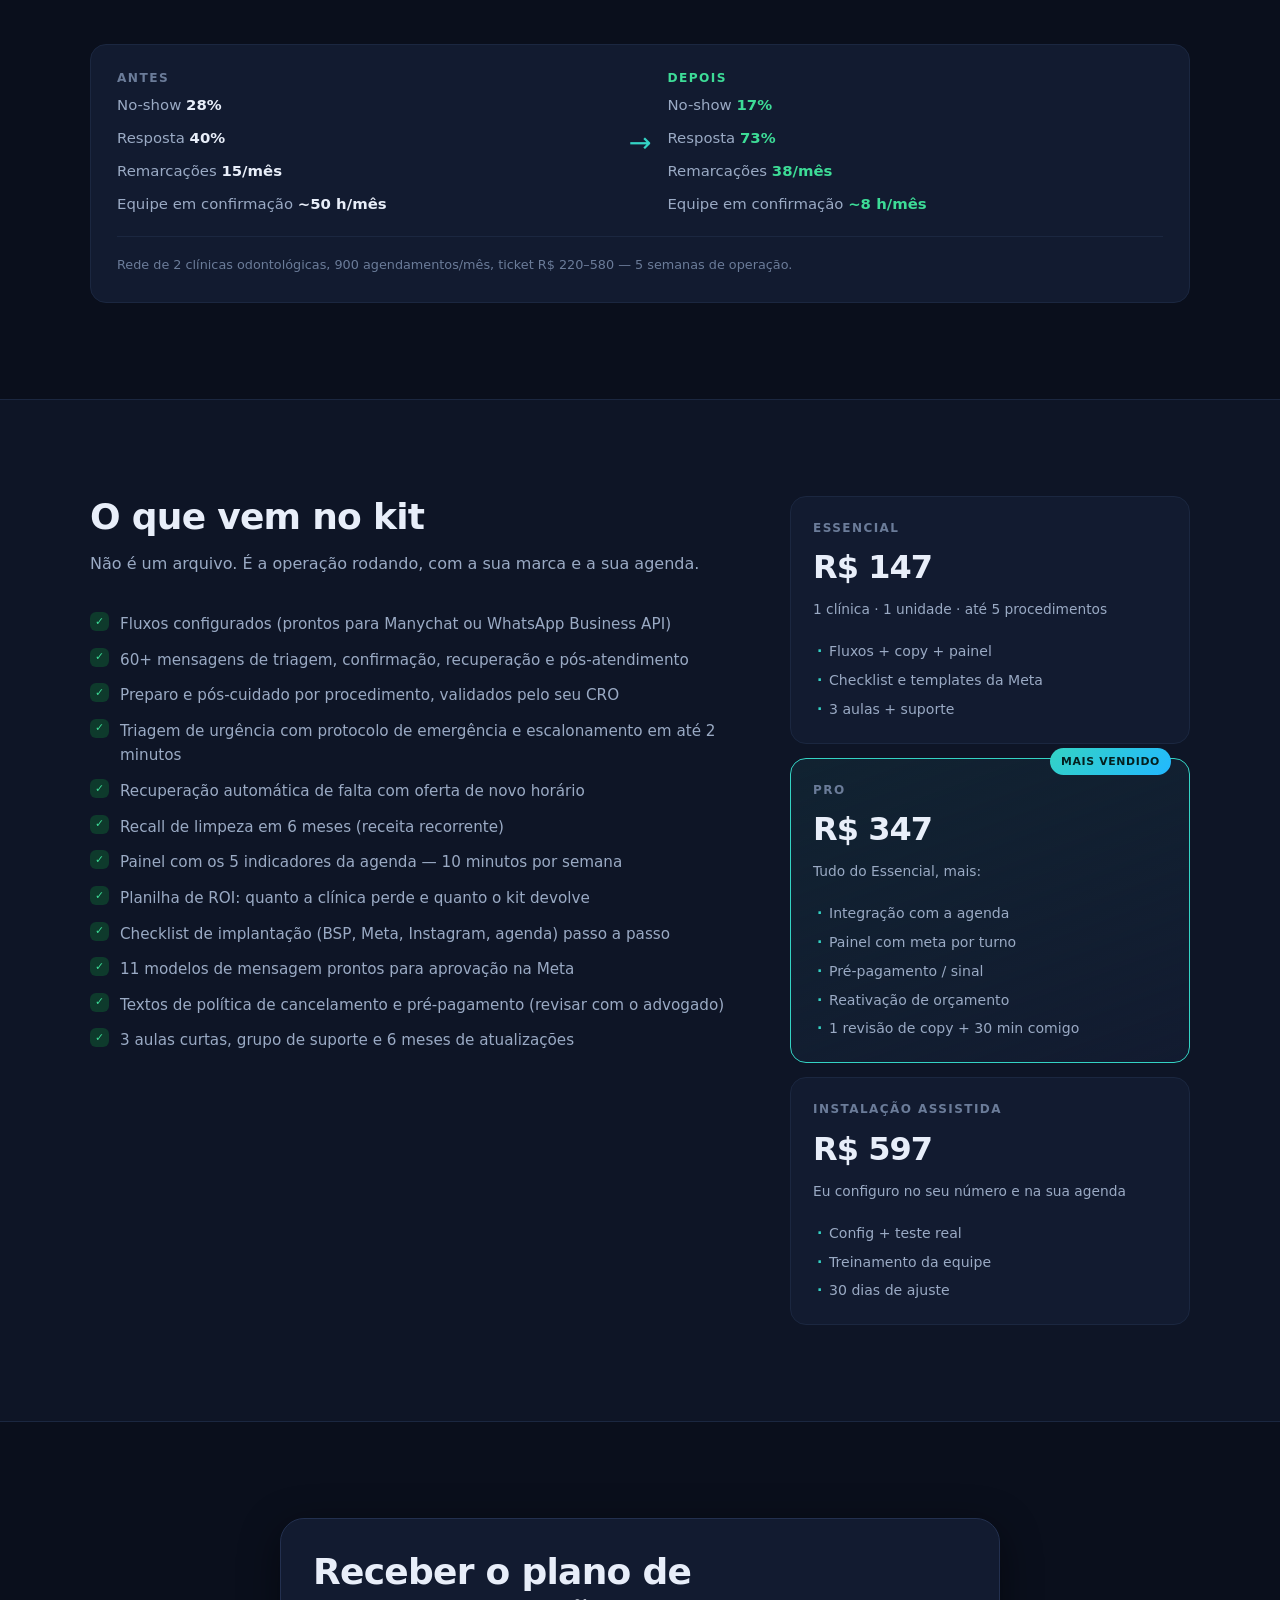
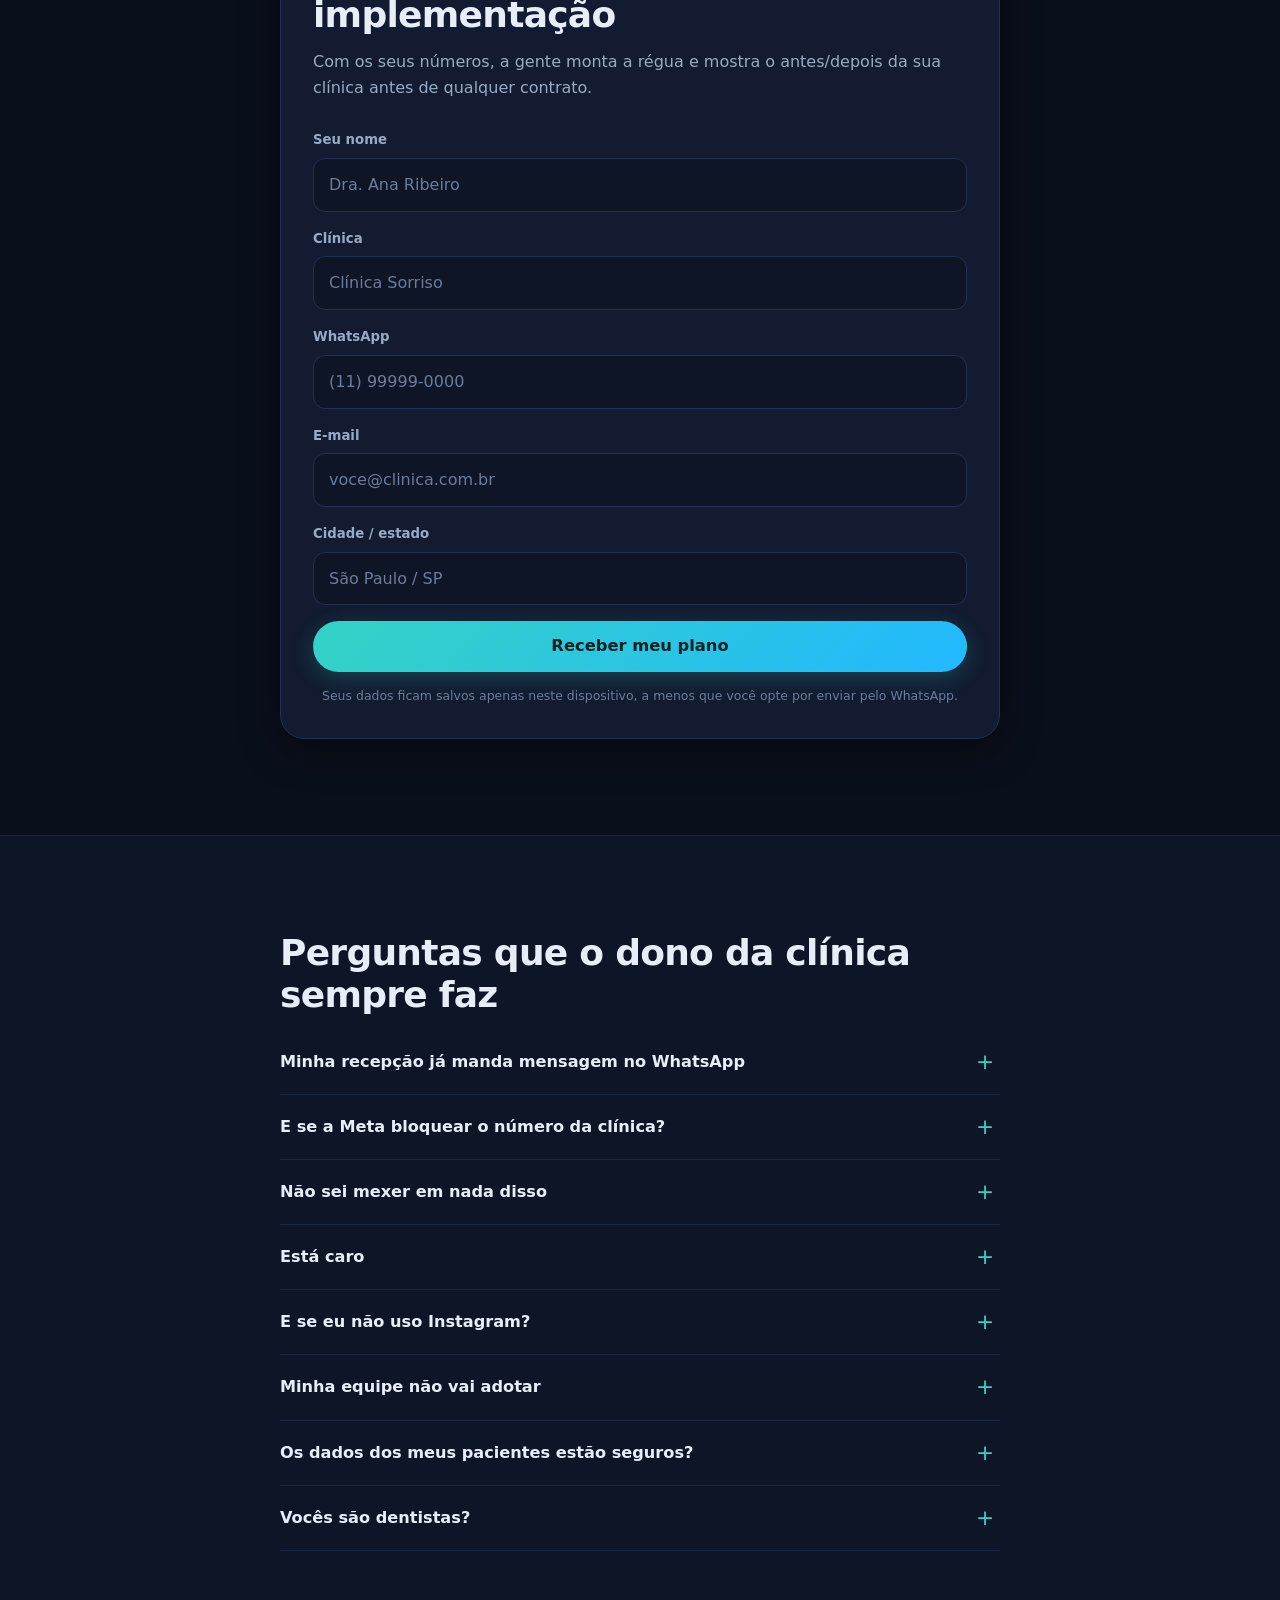
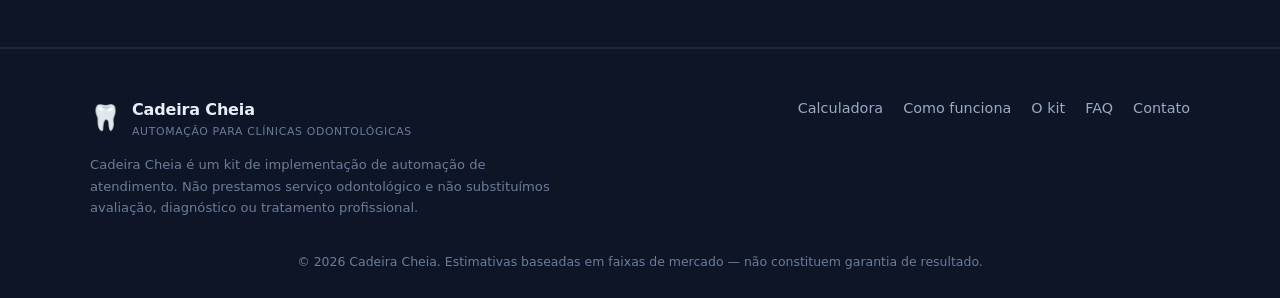
==== commit 848f9e60: "deploy: calculadora 2026-11-09 11:28" ====
--- a/index.html
+++ b/index.html
@@ -47,6 +47,8 @@
     </div>
 
     <aside class="hero-card" aria-label="Resumo do problema">
+      <img class="hero-visual" src="assets/img/hero.svg" width="1440" height="800"
+           alt="Consultório odontológico escuro com a cadeira vazia sob a luz central">
       <div class="stat">
         <span class="stat-num">R$ 6.000</span>
         <span class="stat-label">é o que uma clínica de 80 atendimentos a R$ 300 perde por mês em faltas</span>
@@ -77,16 +79,22 @@
 
     <div class="grid-3">
       <article class="card">
+        <img class="card-img" src="assets/img/problema-cadeira.svg" width="640" height="360" loading="lazy"
+             alt="Cadeira odontológica vazia com o relógio correndo ao lado">
         <h3>A cadeira vazia</h3>
         <p>Você paga cadeira, instrumental, material e equipe. O paciente marca, não vem, e a hora passa.</p>
         <p class="card-num">25% a 40% de faltas em clínicas que confirmam por telefone</p>
       </article>
       <article class="card">
+        <img class="card-img" src="assets/img/problema-lead.svg" width="640" height="360" loading="lazy"
+             alt="Celular com mensagem enviada de madrugada e sem resposta">
         <h3>O lead que esfriou</h3>
-        <p>Mensagem às 21h, resposta às 9h do dia seguinte. O paciente já achou outro lugar — e Sometimes achou mais barato.</p>
+        <p>Mensagem às 21h, resposta às 9h do dia seguinte. O paciente já achou outro lugar — e, às vezes, achou mais barato.</p>
         <p class="card-num">79% das clínicas usam WhatsApp; só 34% deixam agendar sozinho</p>
       </article>
       <article class="card">
+        <img class="card-img" src="assets/img/problema-ligacao.svg" width="640" height="360" loading="lazy"
+             alt="Telefone de recepção fora do gancho com ondas de chamada perdida">
         <h3>A ligação que ninguém atende</h3>
         <p>3 atendentes gastando ~50 h/mês ligando para confirmar. Menos de 45% atendem na primeira tentativa. E ainda assim falta.</p>
         <p class="card-num">Taxa de resposta: 40% por ligação · 73% por sequência no WhatsApp</p>
@@ -252,6 +260,12 @@
         </div>
       </li>
     </ol>
+
+    <figure class="flow-visual">
+      <img src="assets/img/regua.svg" width="1100" height="300" loading="lazy"
+           alt="Linha do tempo da régua: T-72h, T-24h, T-2h, T+15min e recuperação em D+2h">
+      <figcaption class="flow-hint">Arraste para o lado para ver a régua inteira.</figcaption>
+    </figure>
 
     <div class="beforeafter">
       <div class="ba-col">
--- a/assets/styles.css
+++ b/assets/styles.css
@@ -141,6 +141,11 @@
   border:1px solid var(--border); border-radius:var(--r-lg); padding:26px;
   box-shadow:var(--shadow);
 }
+.hero-visual{
+  display:block; width:100%; height:170px; object-fit:cover; object-position:64% 58%;
+  border:1px solid var(--border-soft); border-radius:14px; margin-bottom:22px;
+  background:var(--bg);
+}
 .stat{ display:block; }
 .stat-num{ display:block; font-size:2.6rem; font-weight:800; letter-spacing:-.03em; color:var(--warn); line-height:1.05; }
 .stat-num.sm{ font-size:1.7rem; }
@@ -157,6 +162,11 @@
 }
 .card:hover{ border-color:var(--border); transform:translateY(-2px); }
 .card p{ color:var(--text-dim); font-size:.94rem; }
+.card-img{
+  display:block; width:calc(100% + 48px); height:172px; object-fit:cover;
+  margin:-24px -24px 18px; border-bottom:1px solid var(--border-soft);
+  border-radius:var(--r) var(--r) 0 0; background:var(--bg);
+}
 .card-num{
   margin:14px 0 0; padding-top:12px; border-top:1px solid var(--border-soft);
   color:var(--accent); font-size:.84rem; font-weight:600;
@@ -172,6 +182,14 @@
 }
 .steps h3{ margin-bottom:.25em; }
 .steps p{ color:var(--text-dim); margin:0; font-size:.95rem; }
+
+.flow-visual{ margin:0 0 44px; overflow-x:auto; }
+.flow-visual img{
+  display:block; width:100%; min-width:760px; height:auto;
+  background:var(--surface); border:1px solid var(--border-soft); border-radius:var(--r);
+}
+.flow-hint{ display:none; margin:10px 0 0; color:var(--text-faint); font-size:.8rem; }
+@media (max-width: 800px){ .flow-hint{ display:block; } }
 
 .beforeafter{
   display:grid; grid-template-columns:1fr auto 1fr; align-items:center; gap:16px;
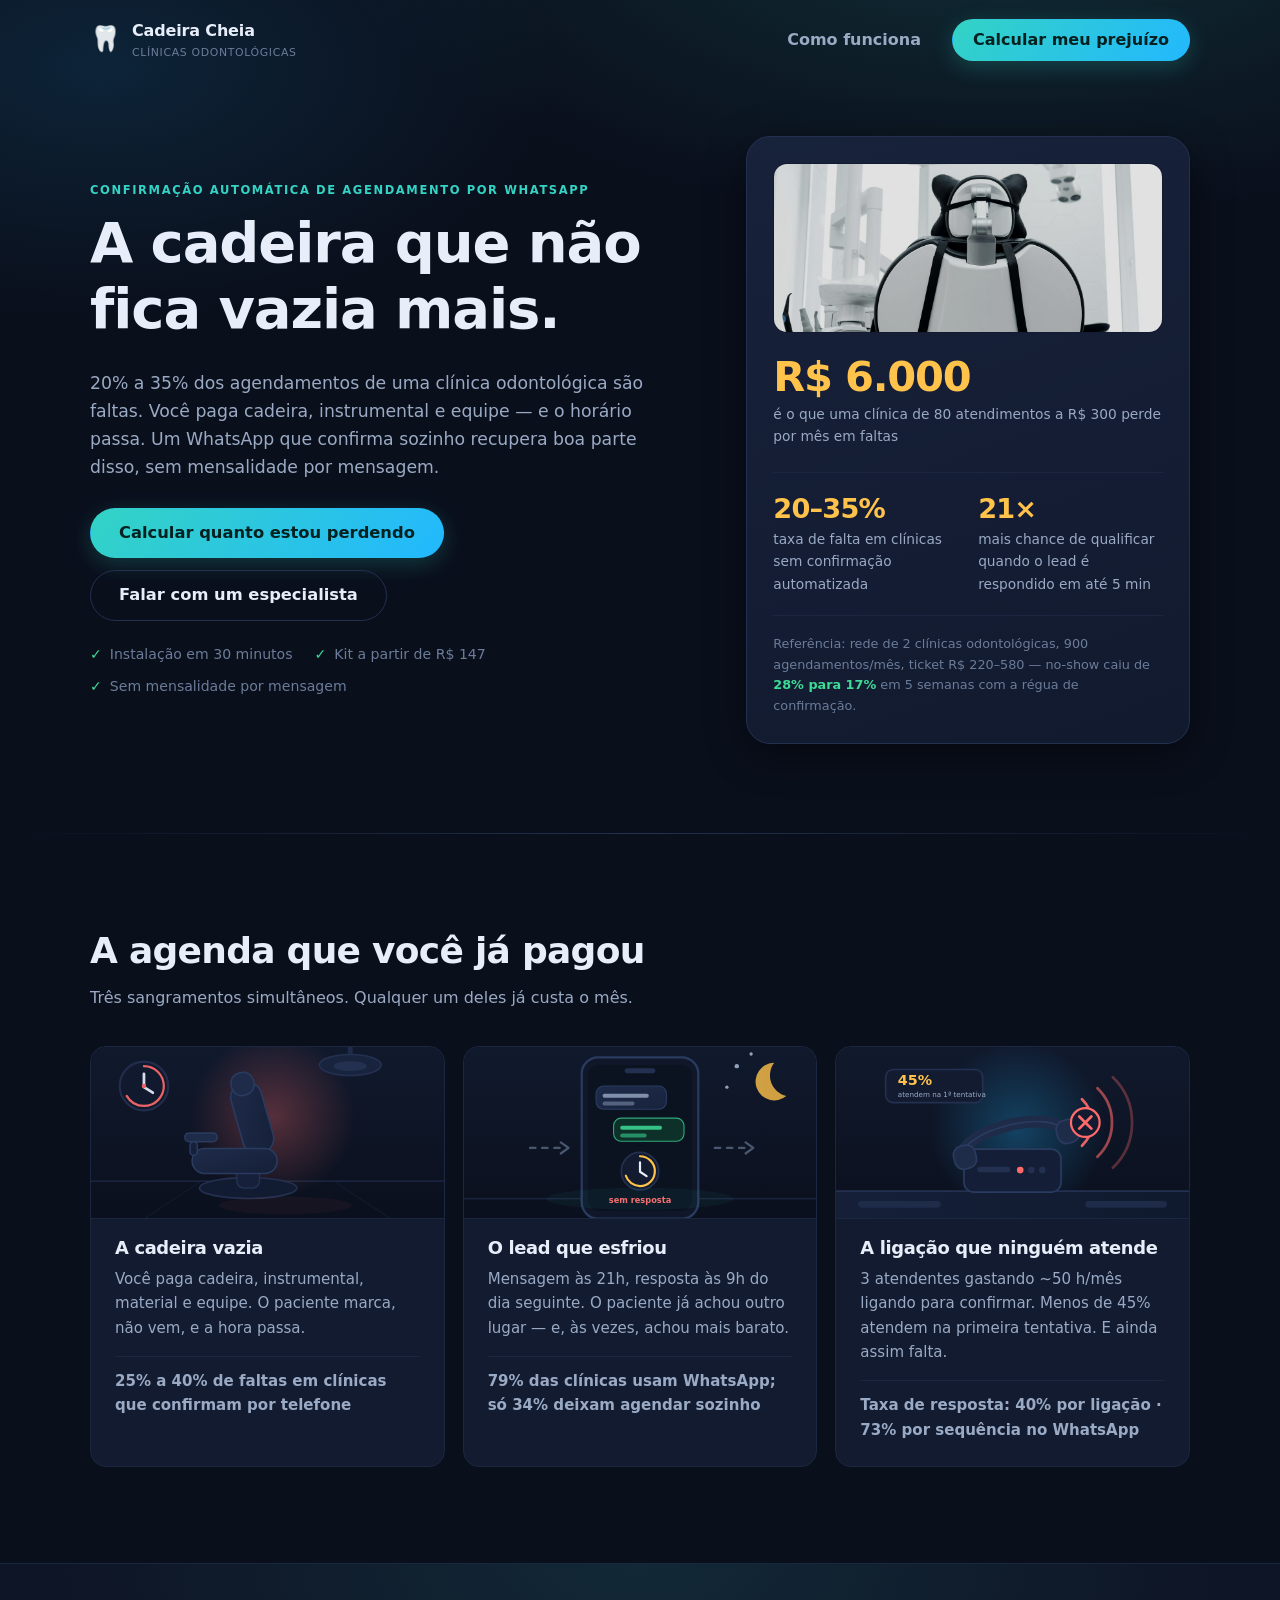
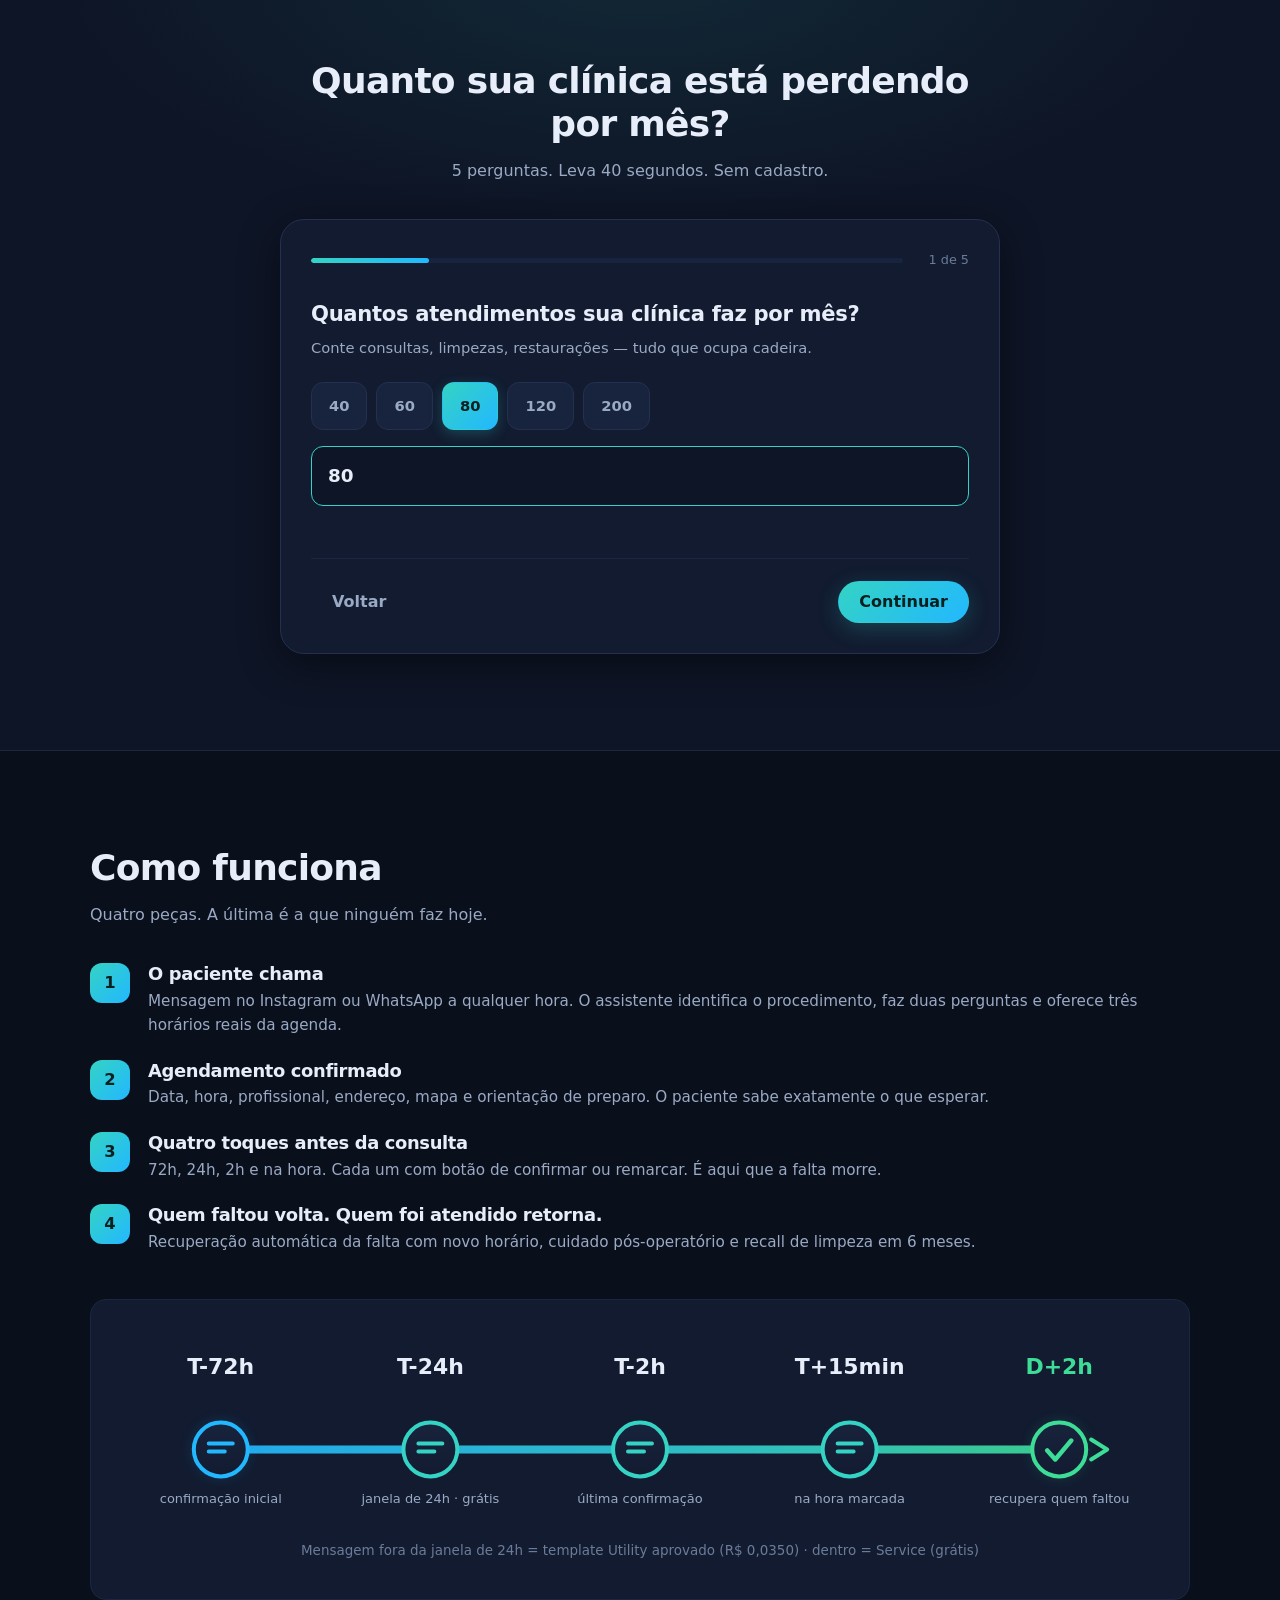
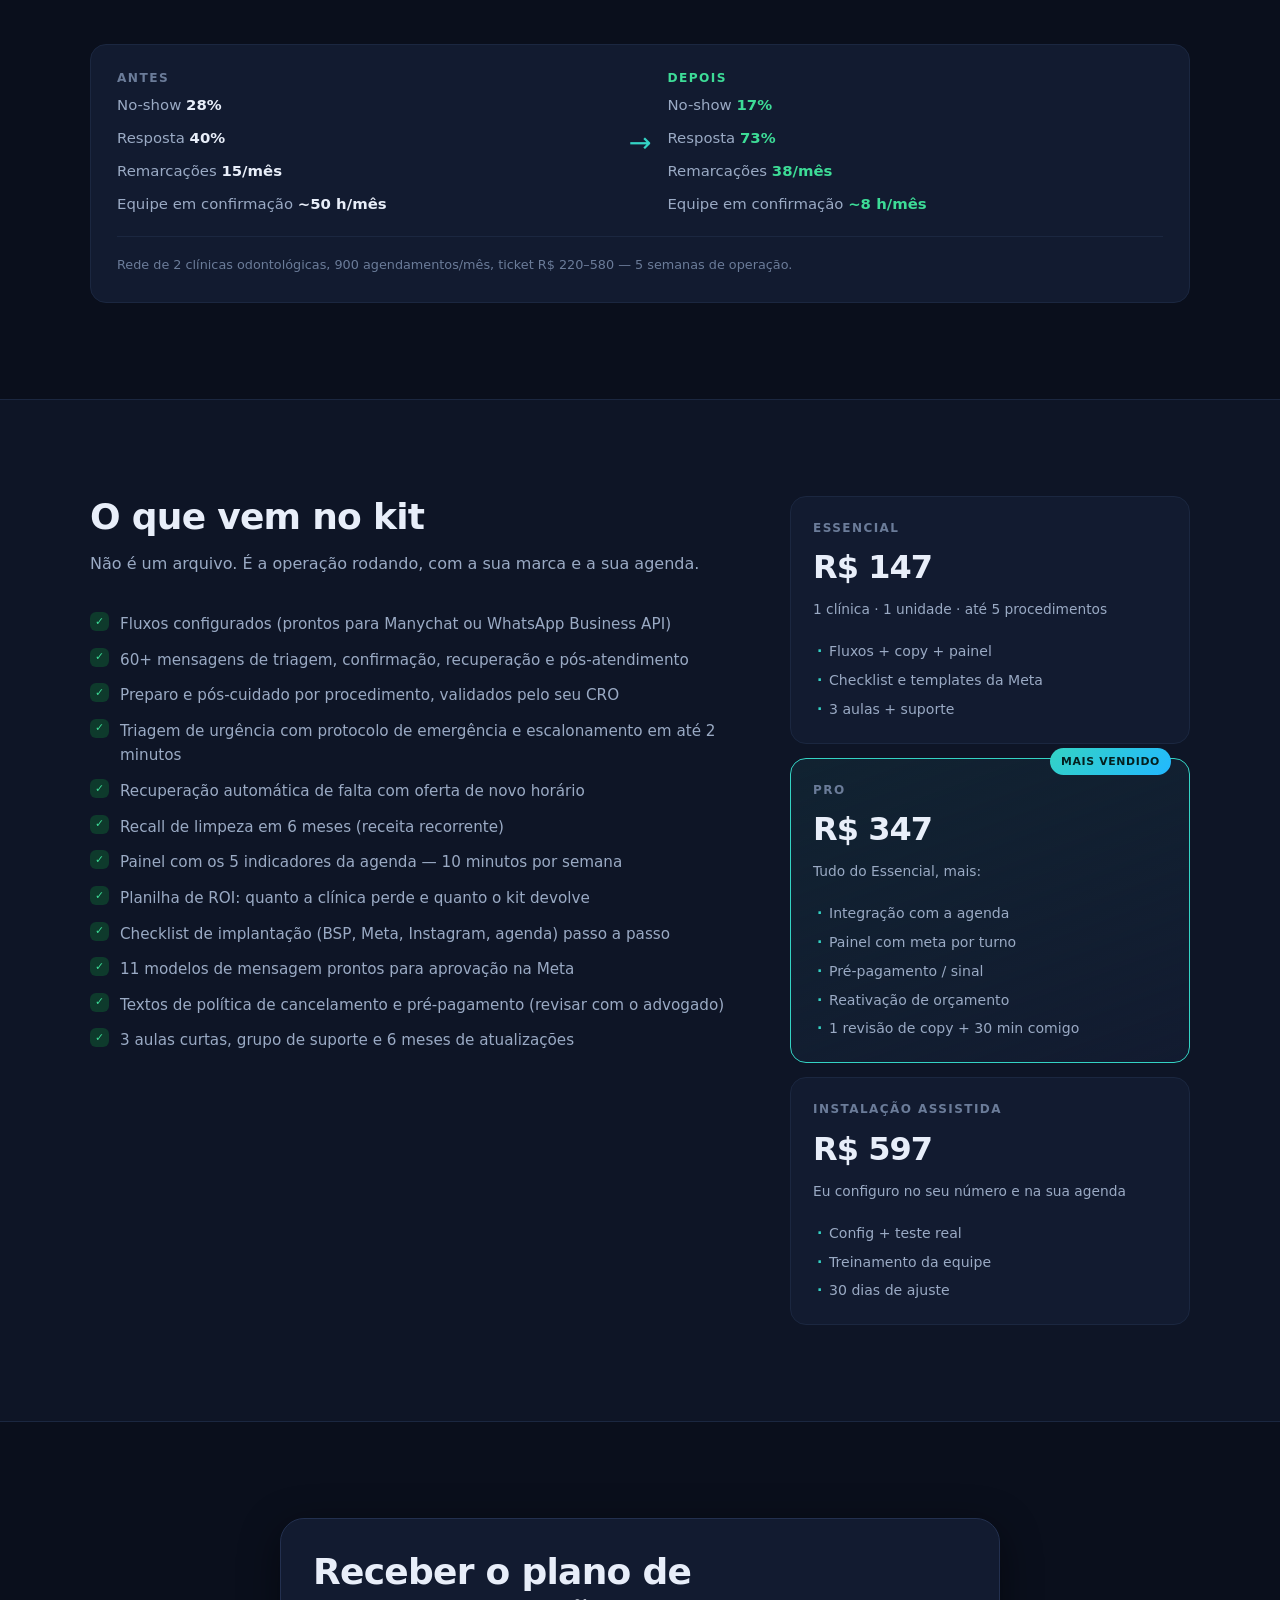
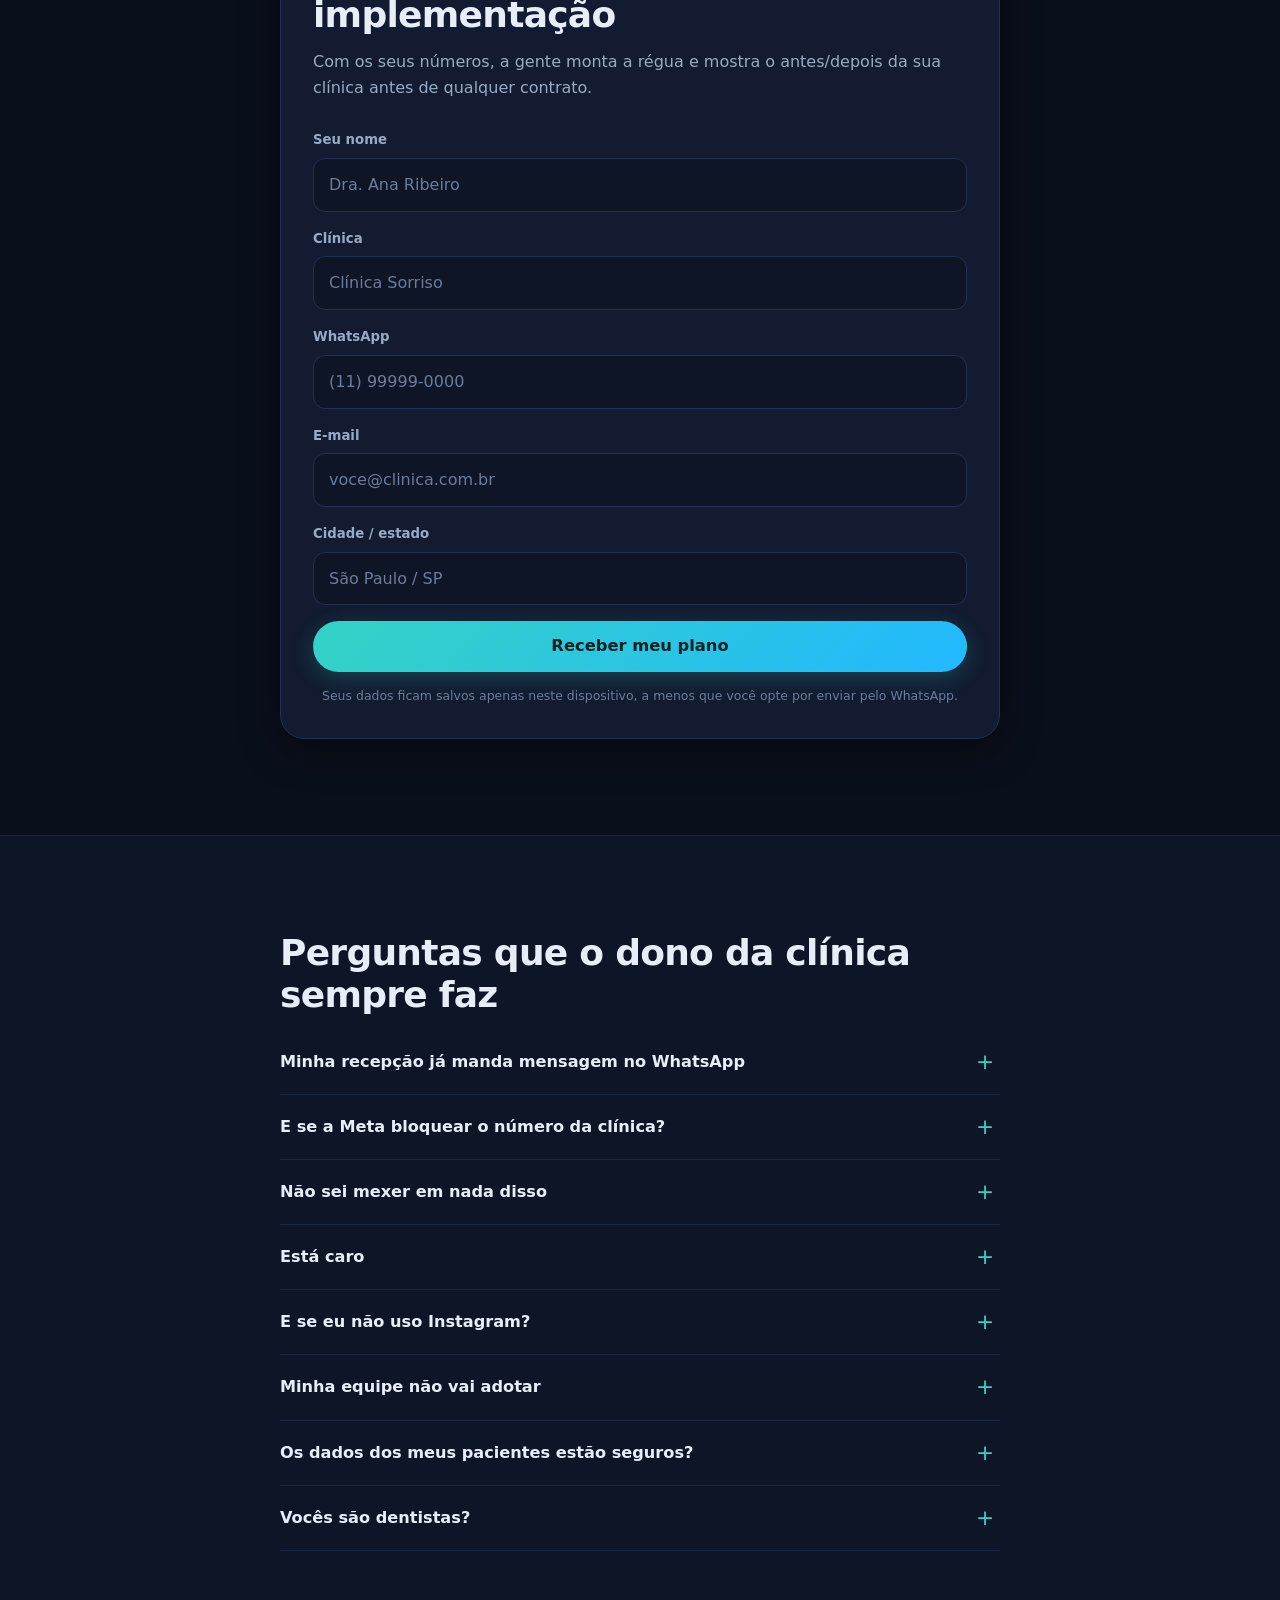
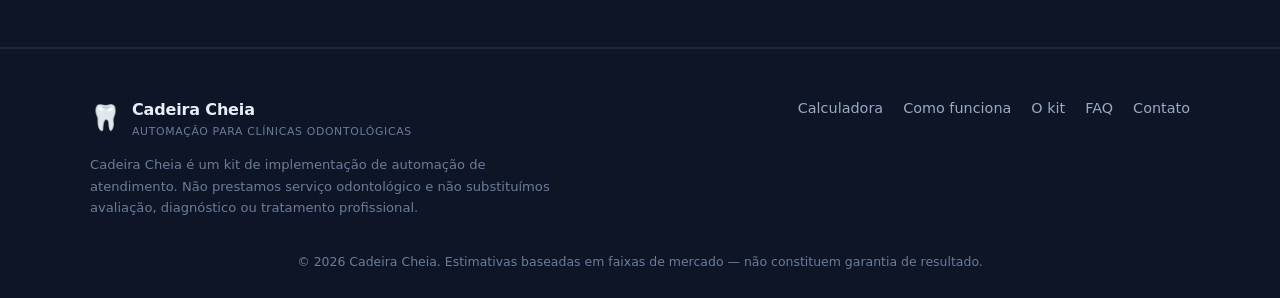
==== commit f8cb9a53: "deploy: calculadora 2026-11-09 14:48" ====
--- a/index.html
+++ b/index.html
@@ -47,8 +47,9 @@
     </div>
 
     <aside class="hero-card" aria-label="Resumo do problema">
-      <img class="hero-visual" src="assets/img/hero.svg" width="1440" height="800"
-           alt="Consultório odontológico escuro com a cadeira vazia sob a luz central">
+      <img class="hero-visual" src="assets/img/hero-foto.jpg" width="1200" height="1800" fetchpriority="high"
+           alt="Cadeira odontológica vazia num consultório moderno">
+      <!-- foto: Pexels (licença livre) · id 4269265 -->
       <div class="stat">
         <span class="stat-num">R$ 6.000</span>
         <span class="stat-label">é o que uma clínica de 80 atendimentos a R$ 300 perde por mês em faltas</span>
--- a/assets/styles.css
+++ b/assets/styles.css
@@ -142,9 +142,10 @@
   box-shadow:var(--shadow);
 }
 .hero-visual{
-  display:block; width:100%; height:170px; object-fit:cover; object-position:64% 58%;
+  display:block; width:100%; height:170px; object-fit:cover; object-position:50% 42%;
   border:1px solid var(--border-soft); border-radius:14px; margin-bottom:22px;
   background:var(--bg);
+  filter:saturate(.82) brightness(.86) contrast(1.06);
 }
 .stat{ display:block; }
 .stat-num{ display:block; font-size:2.6rem; font-weight:800; letter-spacing:-.03em; color:var(--warn); line-height:1.05; }
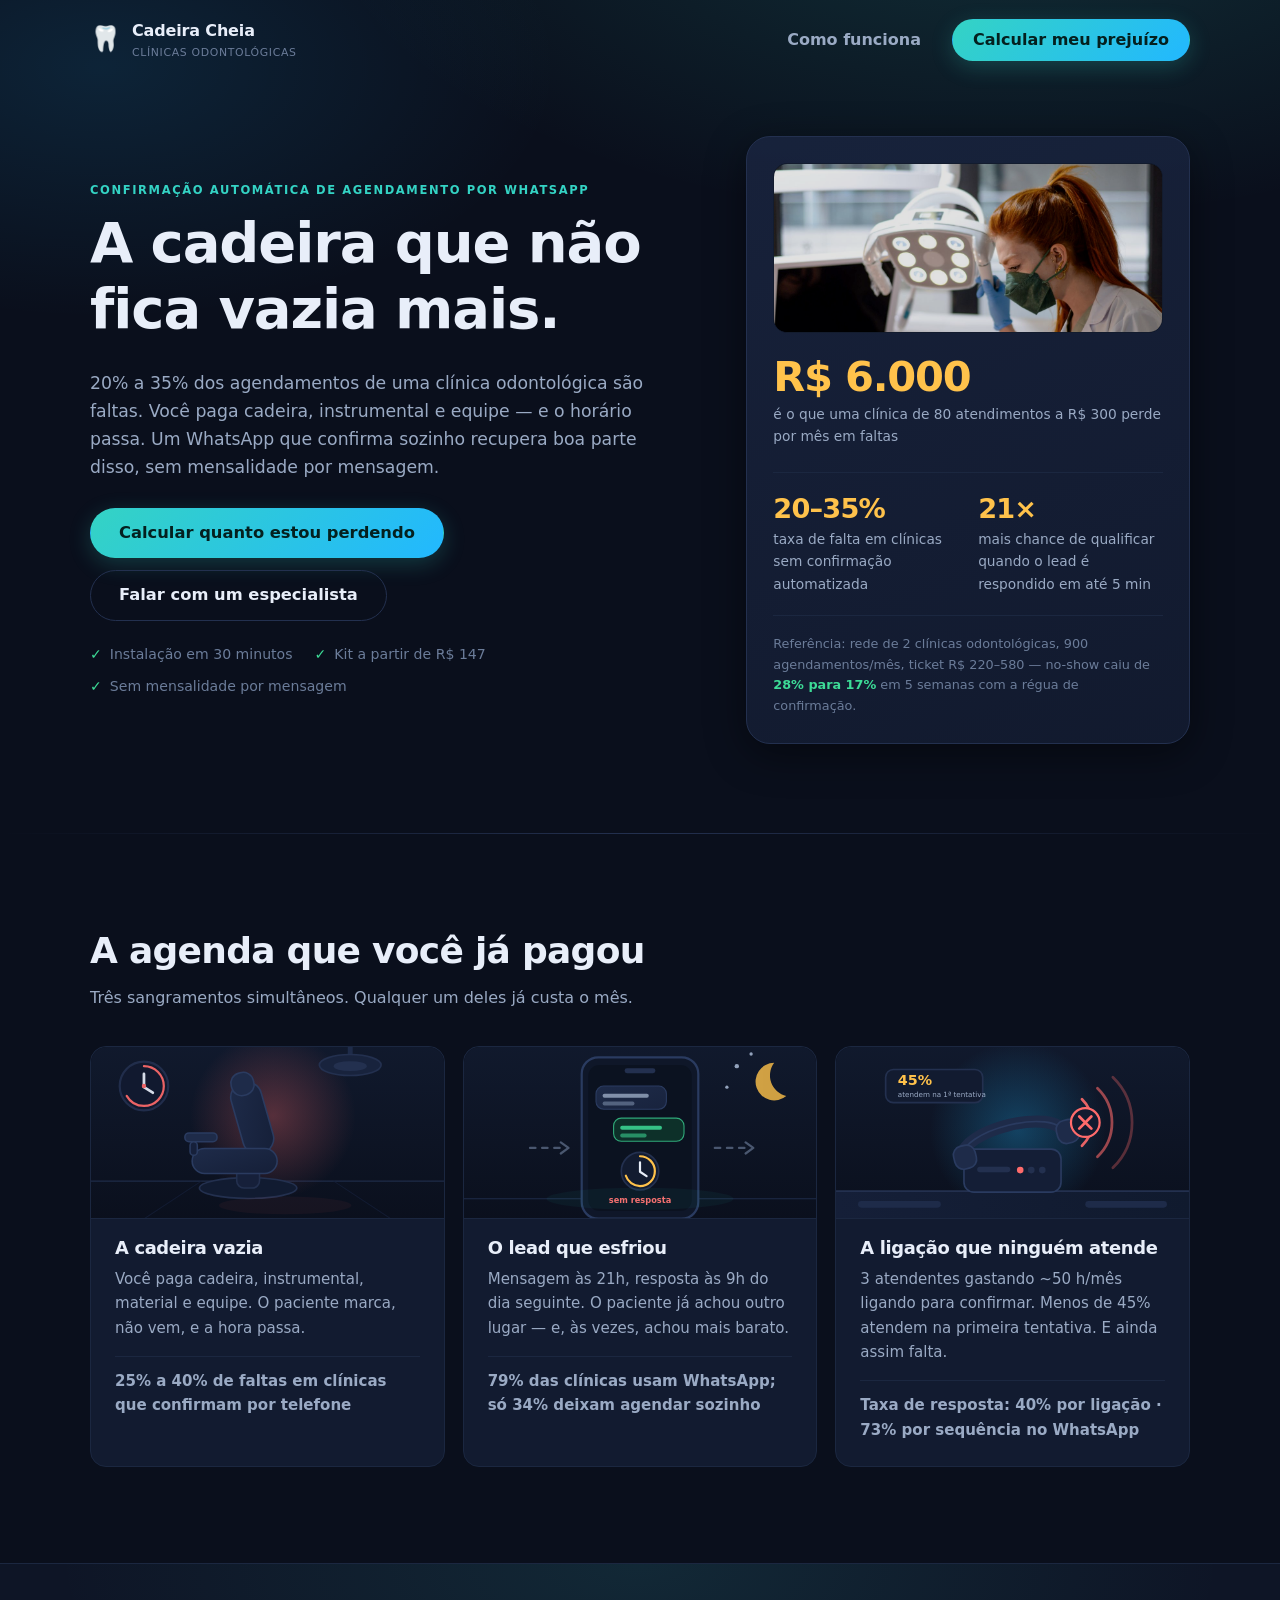
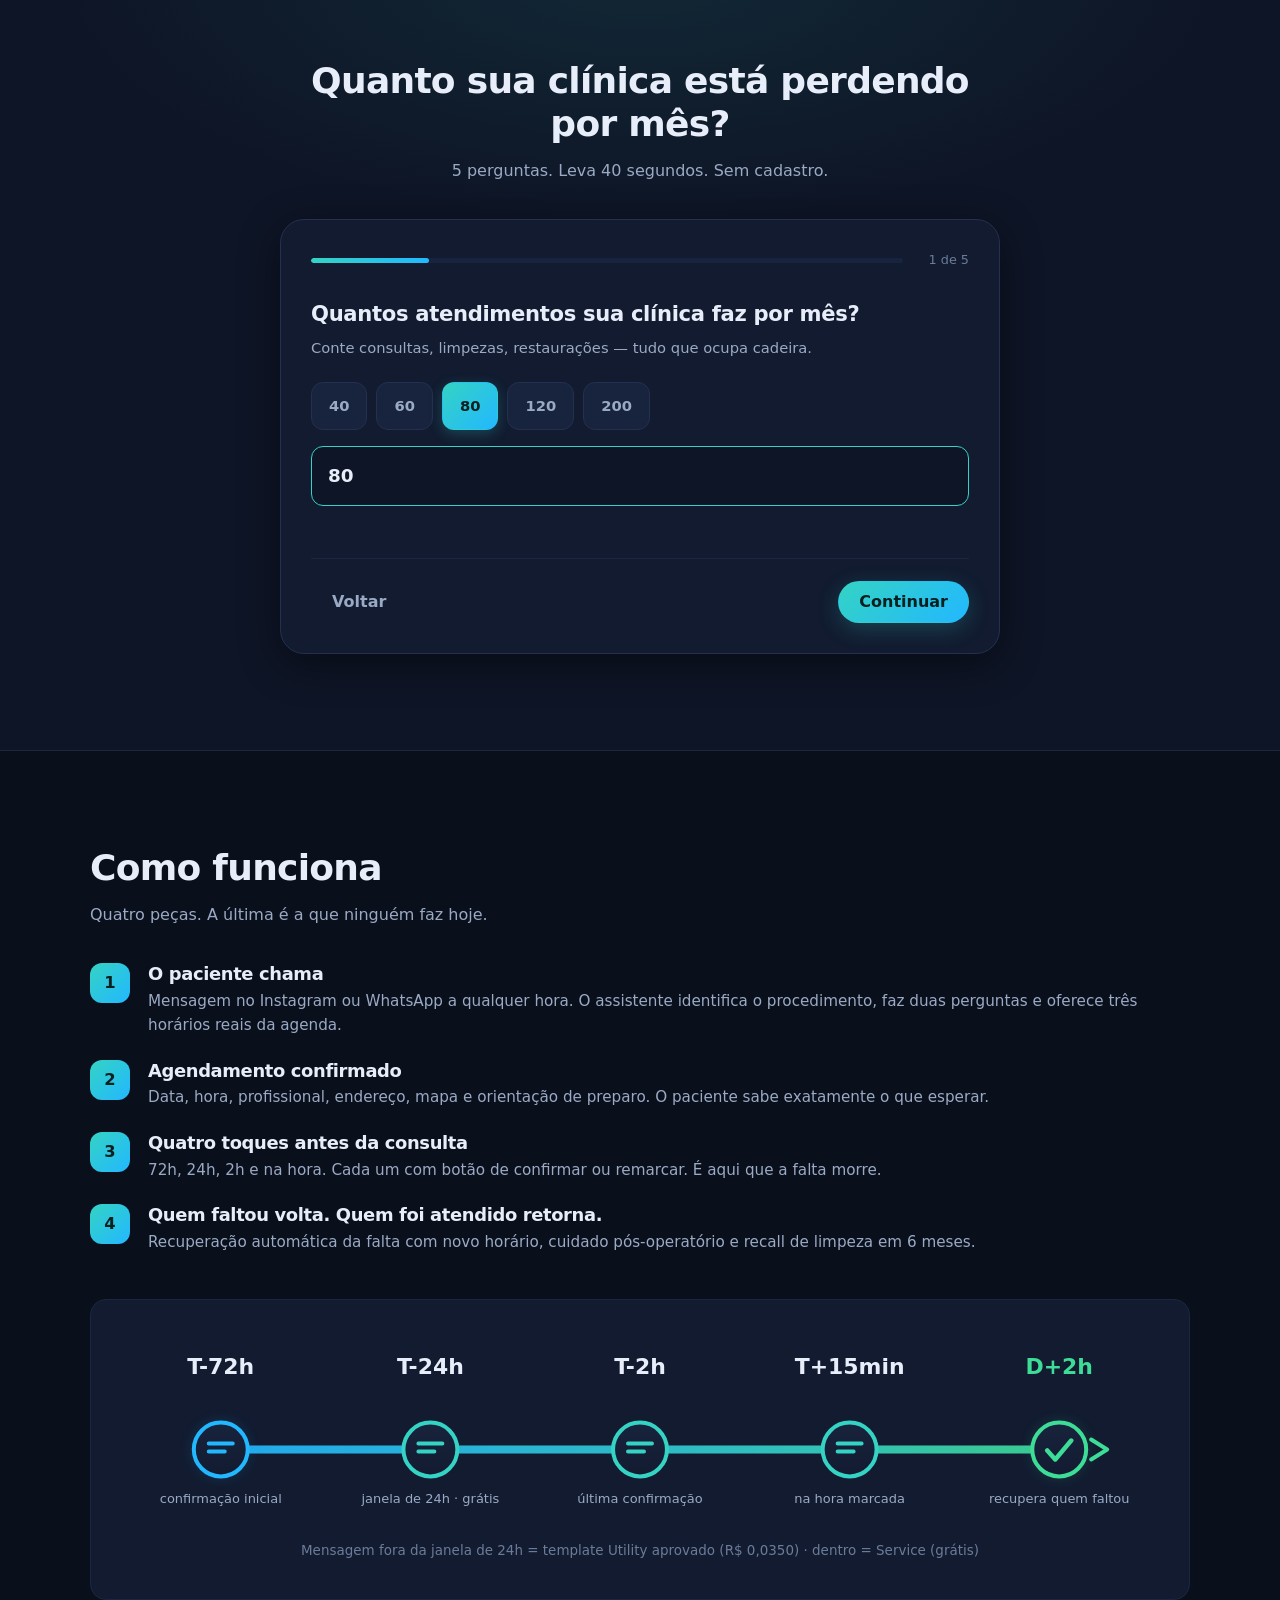
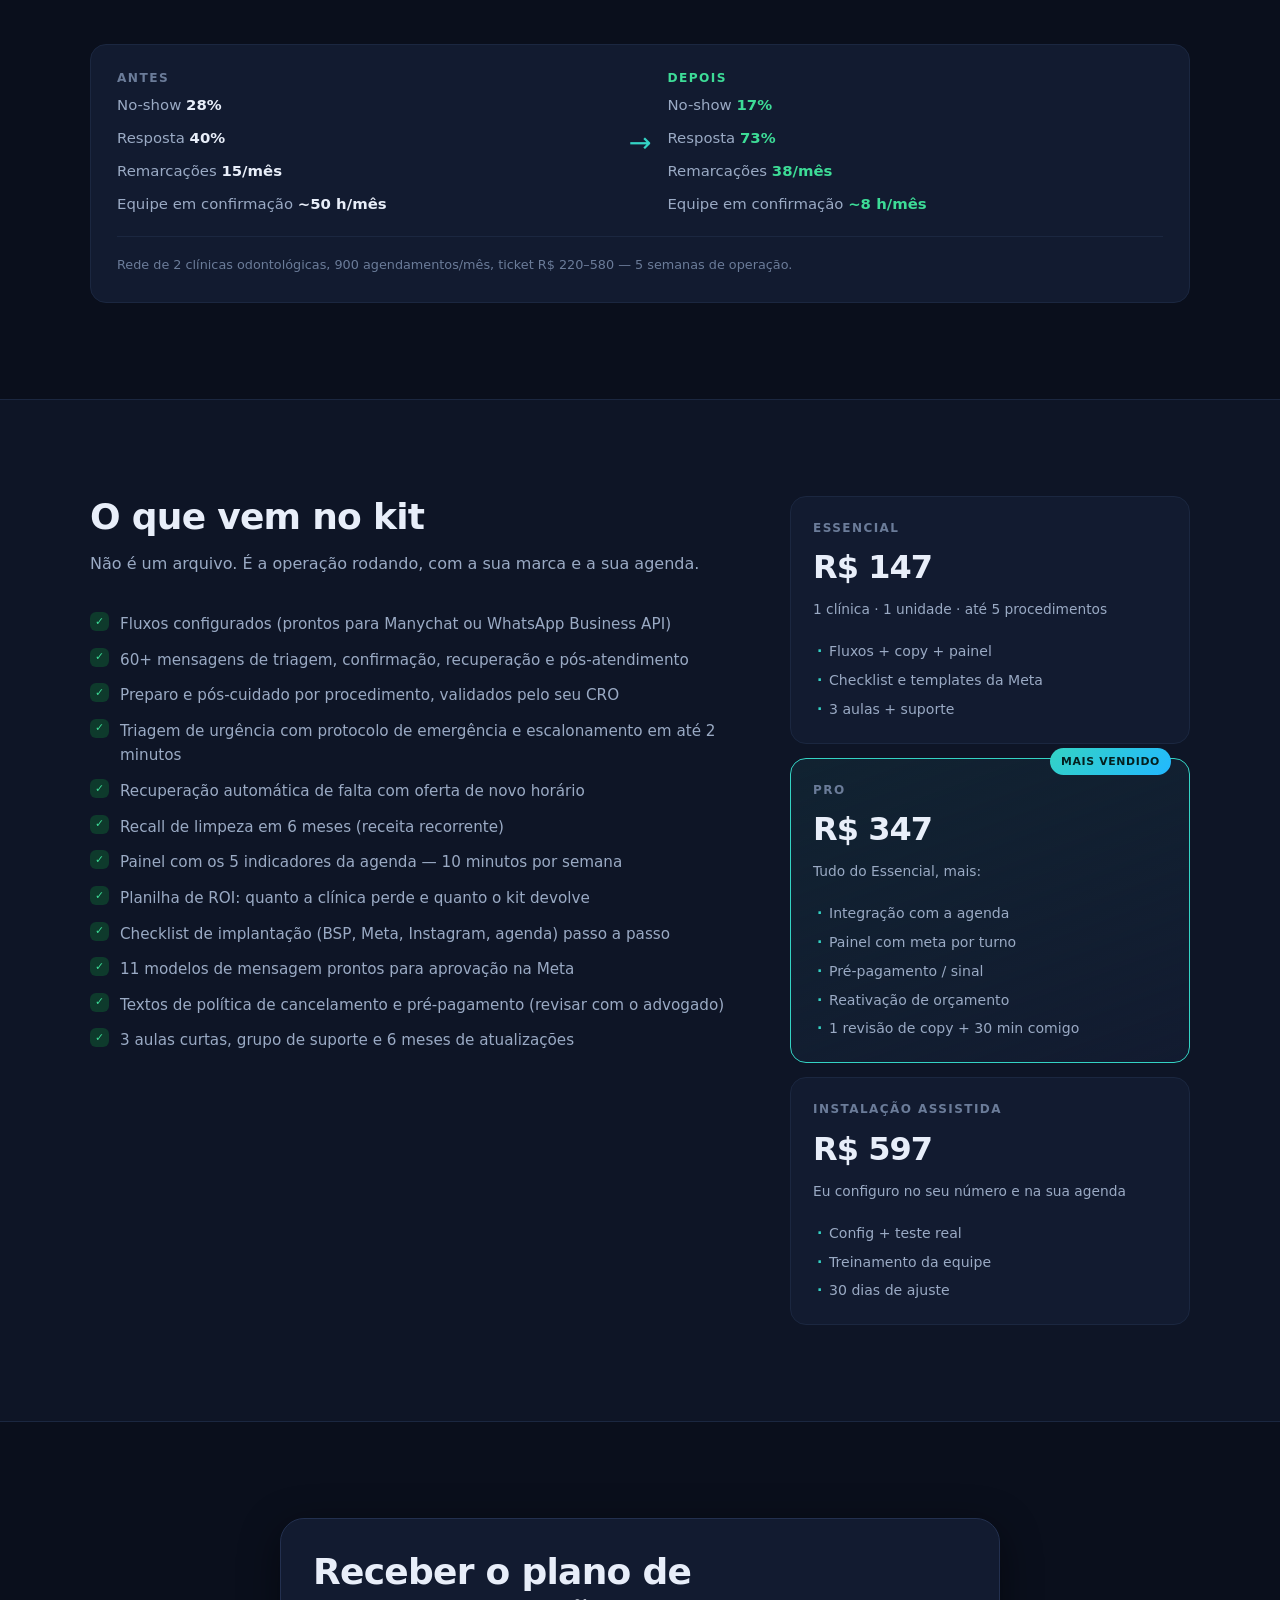
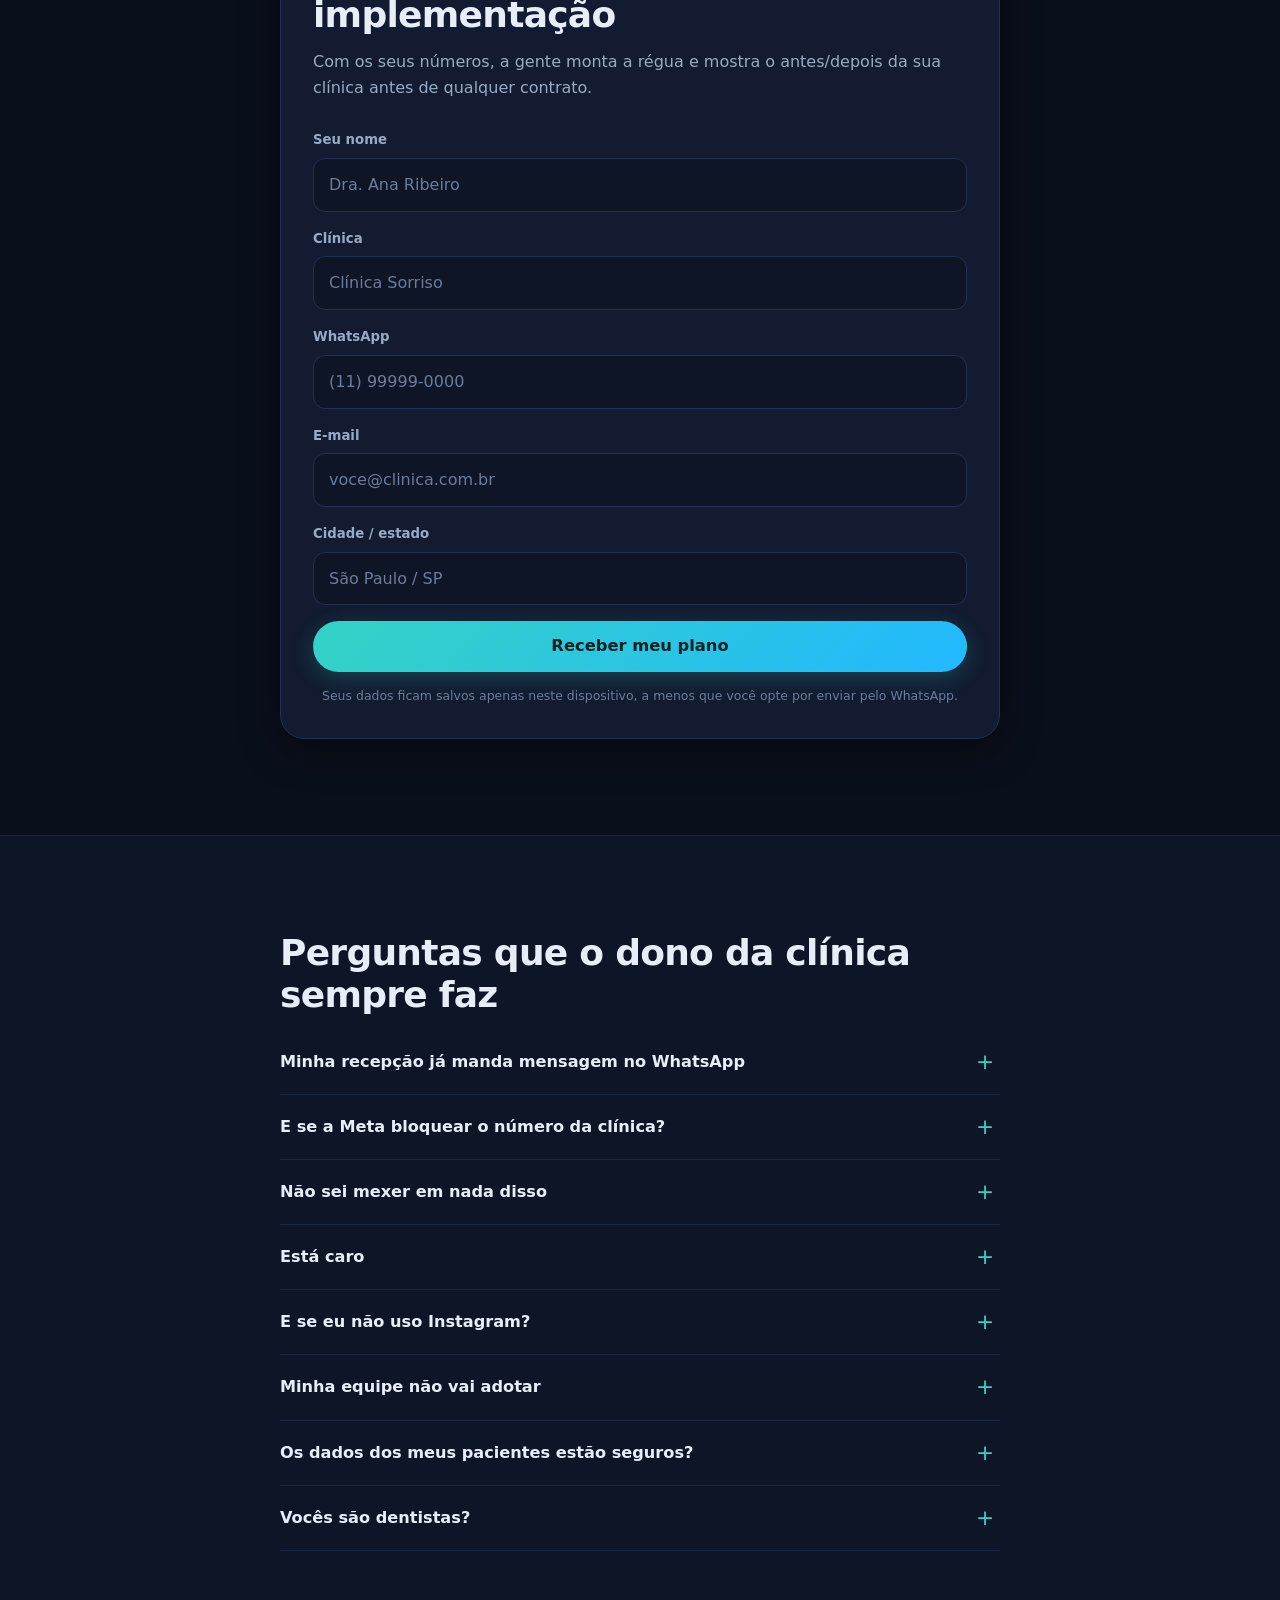
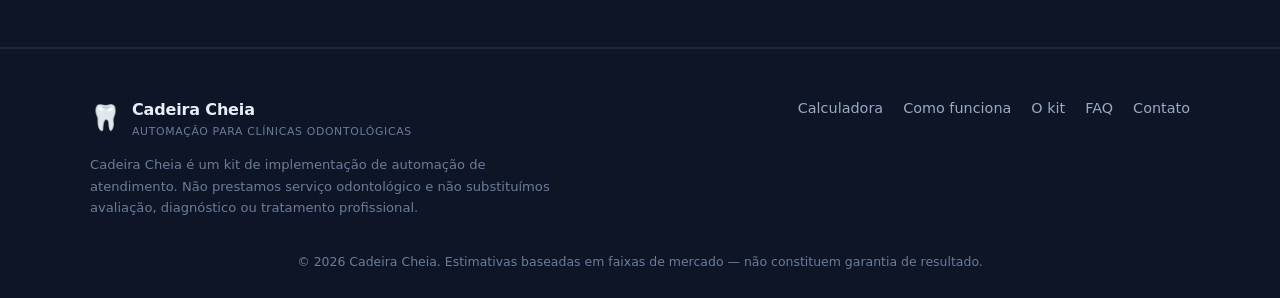
==== commit 97b76323: "deploy: calculadora 2026-11-09 15:38" ====
--- a/index.html
+++ b/index.html
@@ -47,9 +47,9 @@
     </div>
 
     <aside class="hero-card" aria-label="Resumo do problema">
-      <img class="hero-visual" src="assets/img/hero-foto.jpg" width="1200" height="1800" fetchpriority="high"
-           alt="Cadeira odontológica vazia num consultório moderno">
-      <!-- foto: Pexels (licença livre) · id 4269265 -->
+      <img class="hero-visual" src="assets/img/hero-foto.jpg" width="1200" height="1798" fetchpriority="high"
+           alt="Dentista atendendo paciente sob a luz do refletor">
+      <!-- foto: Pexels (licença livre) · id 19879741 · alternativas: 16098318, 12917374 -->
       <div class="stat">
         <span class="stat-num">R$ 6.000</span>
         <span class="stat-label">é o que uma clínica de 80 atendimentos a R$ 300 perde por mês em faltas</span>
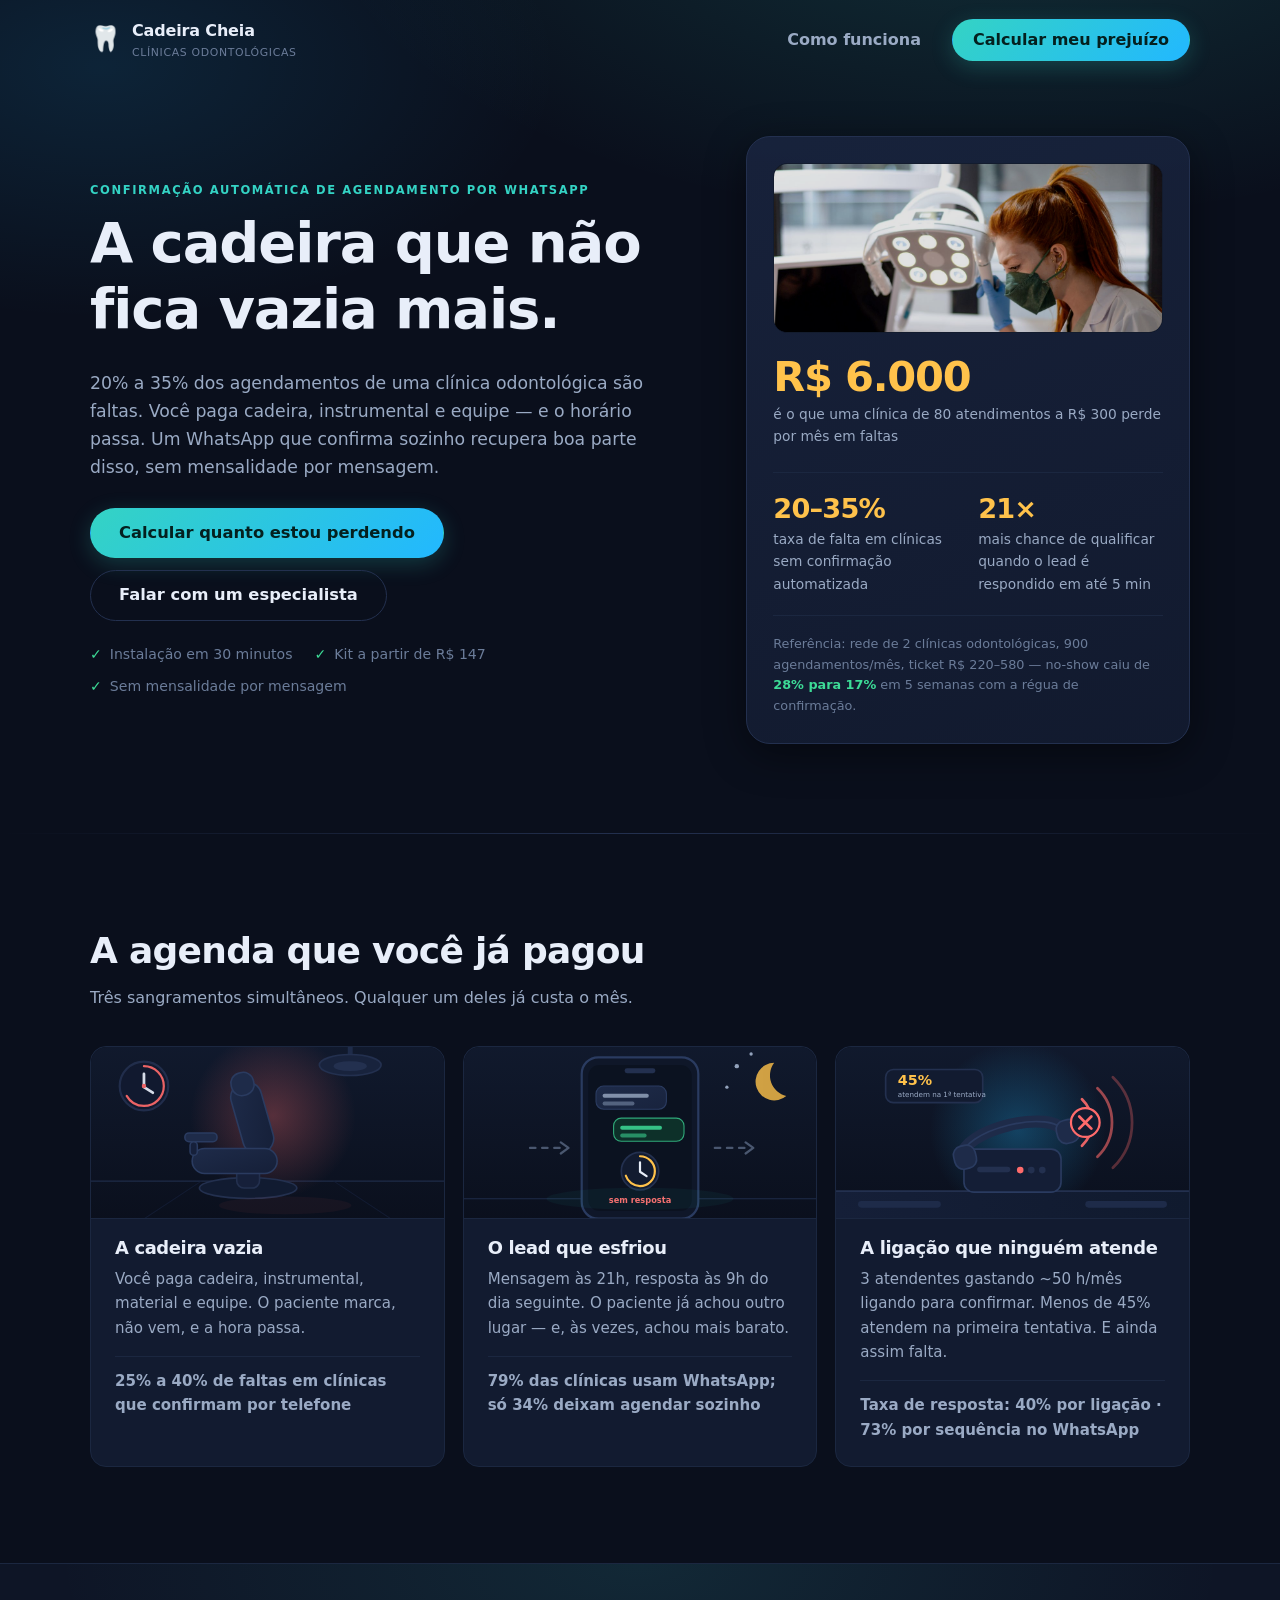
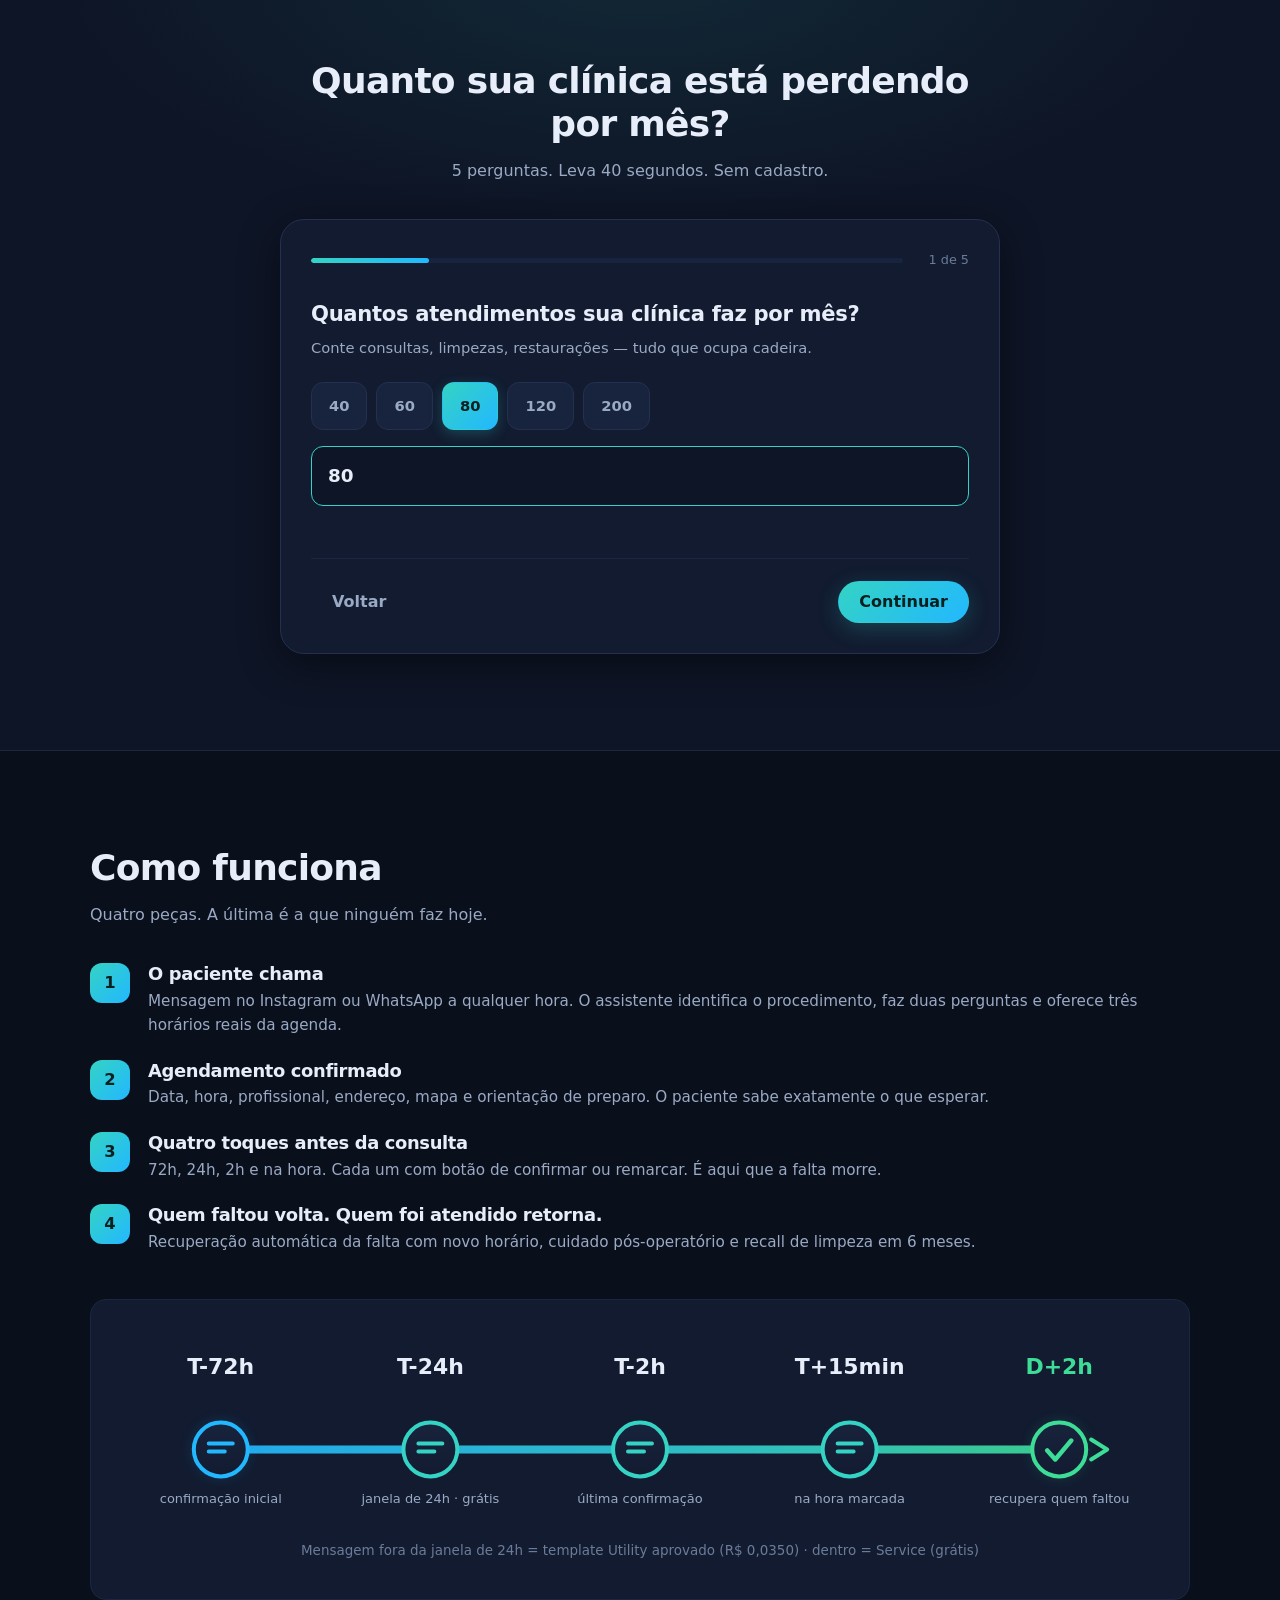
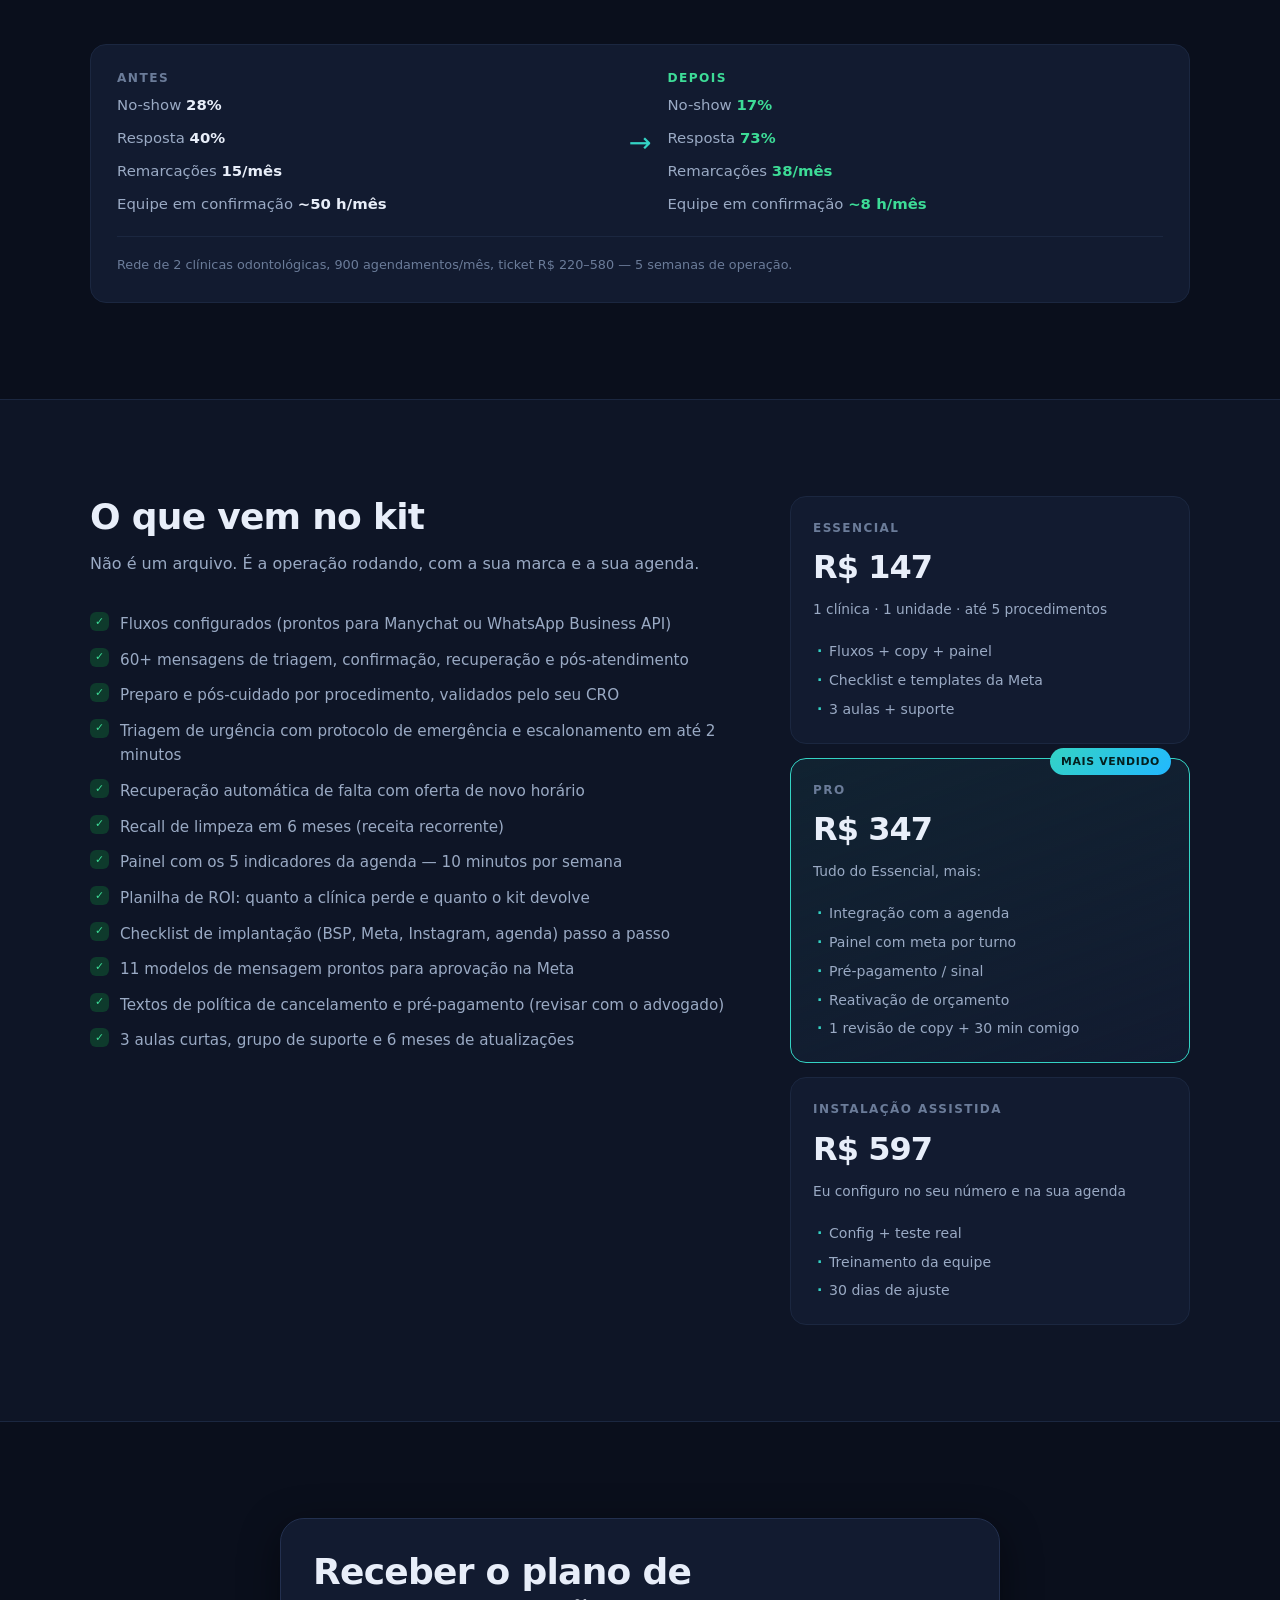
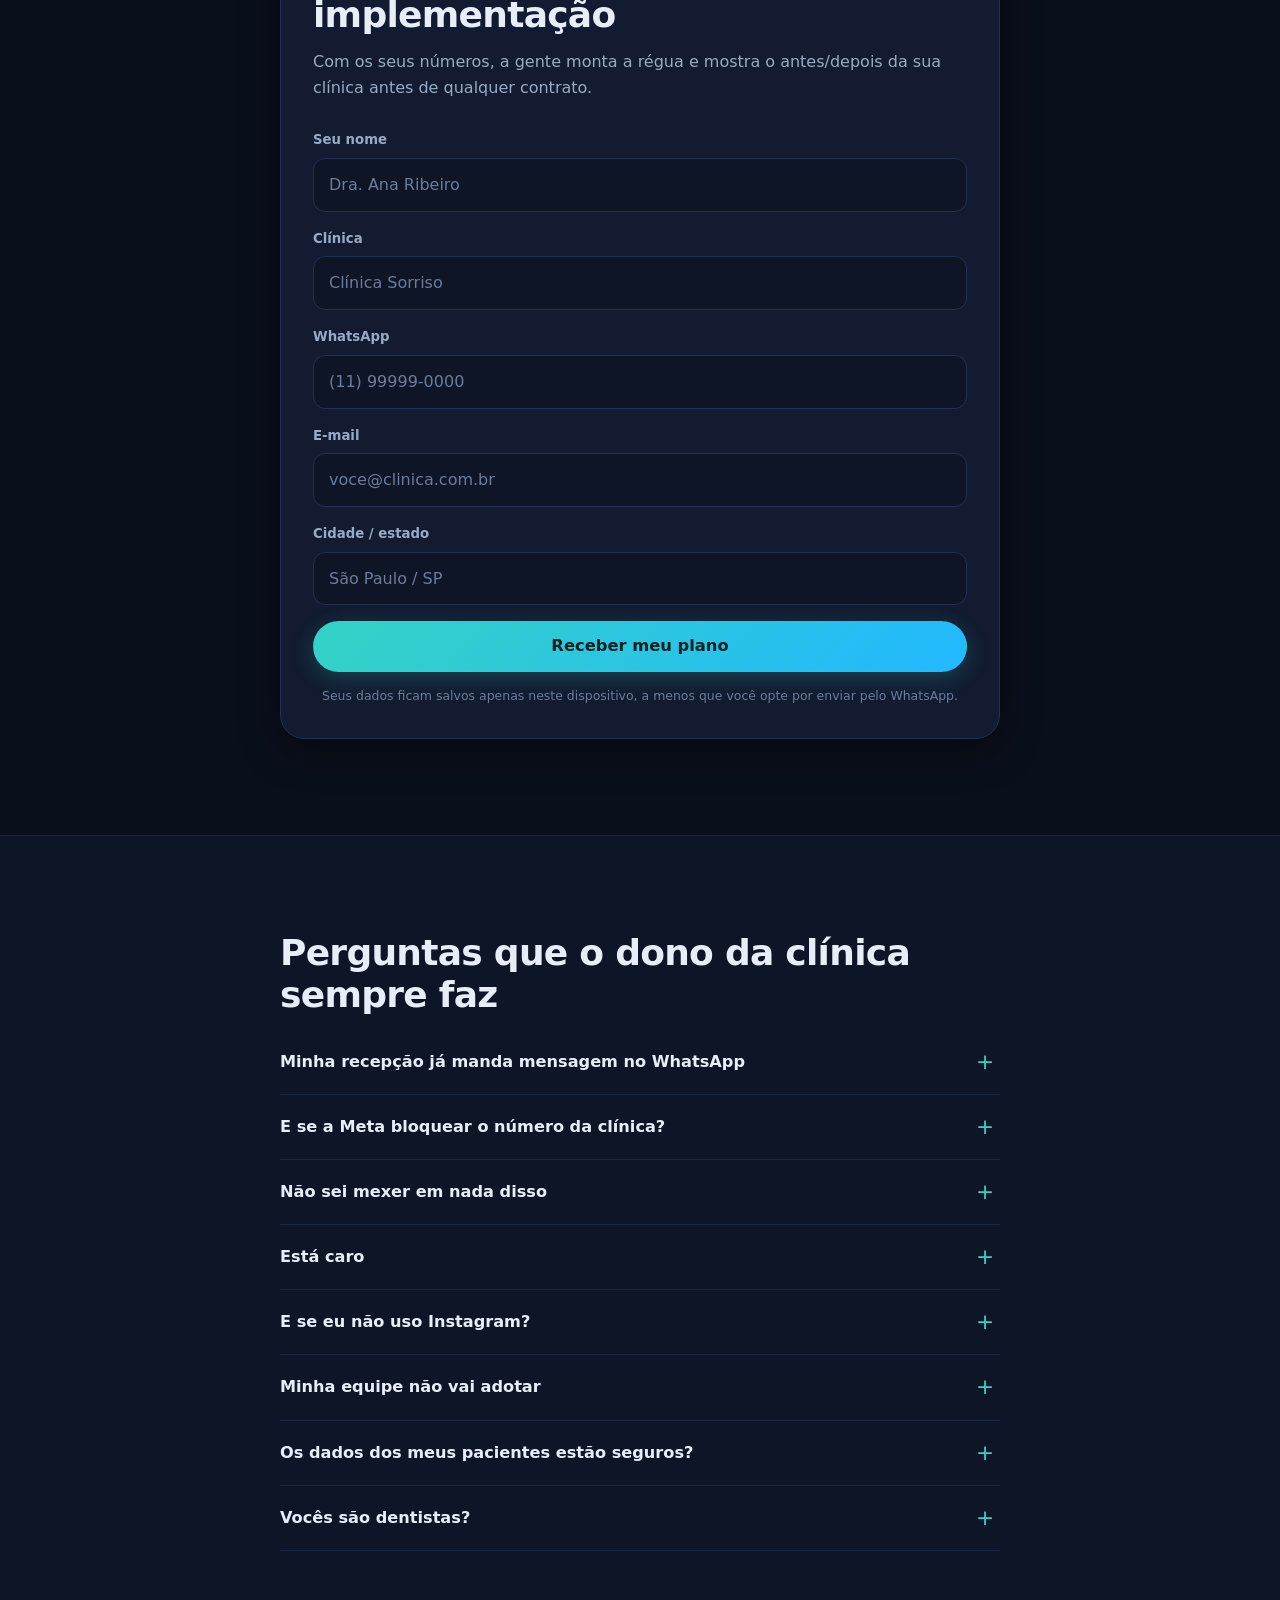
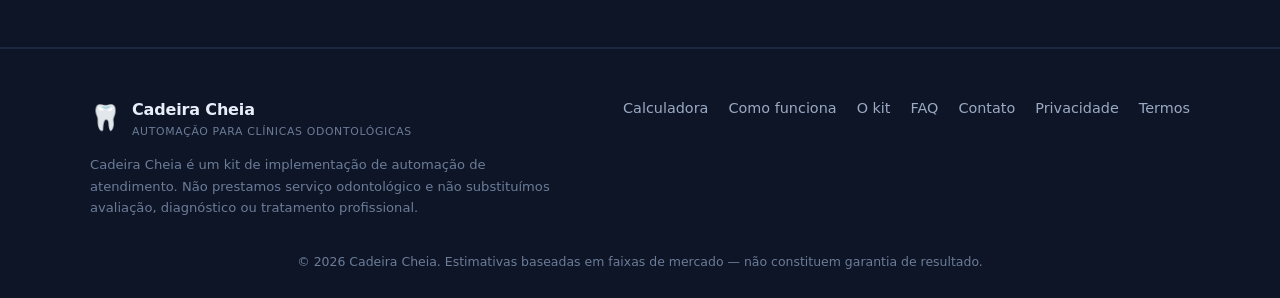
==== commit 0d54d682: "deploy: calculadora 2026-11-09 16:14" ====
--- a/index.html
+++ b/index.html
@@ -6,8 +6,53 @@
 <title>Cadeira Cheia | Calculadora de Cadeira Vazia para Clínicas Odontológicas</title>
 <meta name="description" content="Calcule quanto sua clínica odontológica está perdendo por mês em faltas e leads esfriados. Kit de confirmação automática por WhatsApp.">
 <meta name="theme-color" content="#0B1220">
+<meta name="robots" content="index, follow, max-image-preview:large">
+
+<!-- URL canônica (troque a base quando apontar domínio próprio) -->
+<link rel="canonical" href="https://gfseass-sketch.github.io/cadeira-cheia-calculadora/">
+<link rel="sitemap" href="sitemap.xml">
+
+<!-- Compartilhamento (WhatsApp, anúncios, redes) -->
+<meta property="og:type" content="website">
+<meta property="og:site_name" content="Cadeira Cheia">
+<meta property="og:locale" content="pt_BR">
+<meta property="og:url" content="https://gfseass-sketch.github.io/cadeira-cheia-calculadora/">
+<meta property="og:title" content="Cadeira Cheia | Calculadora de Cadeira Vazia para Clínicas Odontológicas">
+<meta property="og:description" content="Calcule quanto sua clínica odontológica está perdendo por mês em faltas e leads esfriados. Kit de confirmação automática por WhatsApp.">
+<meta property="og:image" content="https://gfseass-sketch.github.io/cadeira-cheia-calculadora/assets/img/og-image.jpg">
+<meta property="og:image:width" content="1200">
+<meta property="og:image:height" content="630">
+<meta property="og:image:alt" content="Cadeira Cheia — a cadeira que não fica vazia mais: calculadora de prejuízo com faltas para clínicas odontológicas">
+<meta name="twitter:card" content="summary_large_image">
+<meta name="twitter:title" content="Cadeira Cheia | Calculadora de Cadeira Vazia">
+<meta name="twitter:description" content="Calcule quanto sua clínica odontológica está perdendo por mês em faltas e leads esfriados.">
+<meta name="twitter:image" content="https://gfseass-sketch.github.io/cadeira-cheia-calculadora/assets/img/og-image.jpg">
+
+<link rel="icon" type="image/svg+xml" href="assets/img/favicon.svg">
+<link rel="apple-touch-icon" href="assets/img/apple-touch-icon.png">
+
+<script type="application/ld+json">
+{
+  "@context": "https://schema.org",
+  "@type": "SoftwareApplication",
+  "name": "Cadeira Cheia — Calculadora de Cadeira Vazia",
+  "alternateName": "Cadeira Cheia",
+  "applicationCategory": "BusinessApplication",
+  "operatingSystem": "Web",
+  "inLanguage": "pt-BR",
+  "url": "https://gfseass-sketch.github.io/cadeira-cheia-calculadora/",
+  "image": "https://gfseass-sketch.github.io/cadeira-cheia-calculadora/assets/img/og-image.jpg",
+  "description": "Calculadora de no-show para clínicas odontológicas: estima o prejuízo mensal com faltas e leads esfriados e apresenta o kit de confirmação automática de agendamento por WhatsApp.",
+  "offers": {
+    "@type": "Offer",
+    "price": "147",
+    "priceCurrency": "BRL",
+    "description": "Kit Cadeira Cheia Essencial"
+  }
+}
+</script>
+
 <link rel="stylesheet" href="assets/styles.css">
-<link rel="icon" href="data:image/svg+xml,<svg xmlns='http://www.w3.org/2000/svg' viewBox='0 0 100 100'><text y='.9em' font-size='90'>🦷</text></svg>">
 </head>
 <body>
 
@@ -462,6 +507,8 @@
       <a href="#kit">O kit</a>
       <a href="#faq">FAQ</a>
       <a href="#formulario">Contato</a>
+      <a href="privacidade.html">Privacidade</a>
+      <a href="termos.html">Termos</a>
     </nav>
   </div>
   <p class="footer-base" id="footer-base"></p>
--- a/assets/styles.css
+++ b/assets/styles.css
@@ -363,6 +363,34 @@
 .footer-links a:hover{ color:var(--accent); }
 .footer-base{ text-align:center; color:var(--text-faint); font-size:.78rem; margin:34px 0 0; }
 
+/* ── Páginas legais (privacidade / termos) ───────────────────────── */
+.legal-top{ background:var(--bg); border-bottom:1px solid var(--border-soft); position:relative; z-index:2; }
+.legal-top .brand{ color:var(--text); }
+.legal-top .brand:hover{ text-decoration:none; }
+.legal-top .nav-cta .btn-ghost{ display:inline-flex; }
+.legal{ padding:52px 0 84px; }
+.legal h1{ font-size:clamp(1.9rem, 4.4vw, 2.6rem); margin-bottom:.2em; }
+.legal-updated{ color:var(--text-faint); font-size:.85rem; margin:.2em 0 2em; }
+.legal h2{ font-size:1.16rem; margin:2.1em 0 .55em; }
+.legal h3{ font-size:1rem; margin:1.5em 0 .4em; }
+.legal p, .legal li{ color:var(--text-dim); font-size:.96rem; line-height:1.7; }
+.legal strong{ color:var(--text); font-weight:600; }
+.legal ul, .legal ol{ margin:0 0 1.1rem; padding-left:1.25rem; }
+.legal li{ margin:.32em 0; }
+.legal a{ text-decoration:underline; text-underline-offset:3px; }
+.legal a:hover{ text-decoration:underline; }
+.legal .contact-box{
+  background:var(--surface); border:1px solid var(--border);
+  border-radius:var(--r); padding:20px 22px; margin:2em 0 0;
+}
+.legal .contact-box p{ margin:.35em 0; }
+.legal .contact-box p:first-child{ margin-top:0; }
+.legal .contact-box p:last-child{ margin-bottom:0; }
+@media (max-width: 560px){
+  .legal-top .nav-cta .btn-primary{ display:none; }
+  .legal-top .nav-cta .btn-ghost{ color:var(--accent); }
+}
+
 /* ── Toast ──────────────────────────────────────────────────────── */
 .toast{
   position:fixed; left:50%; bottom:26px; transform:translate(-50%, 24px);
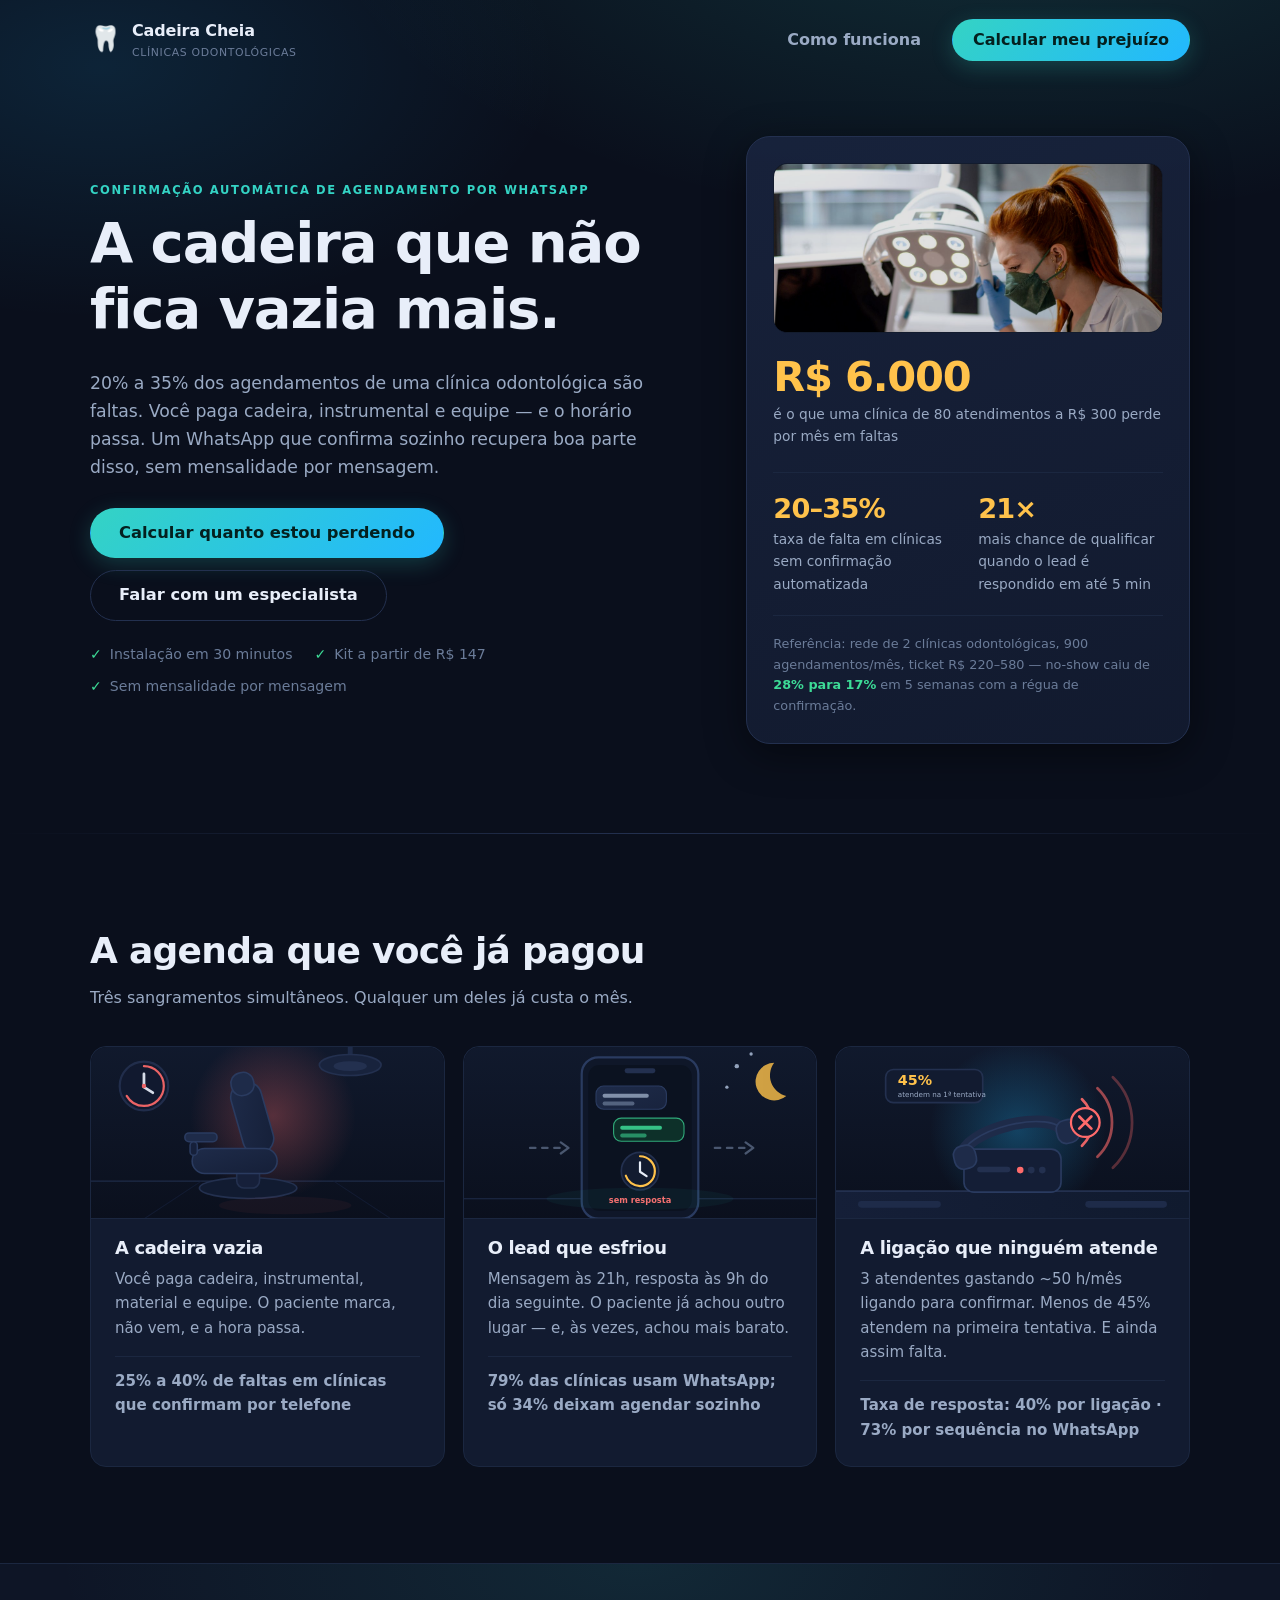
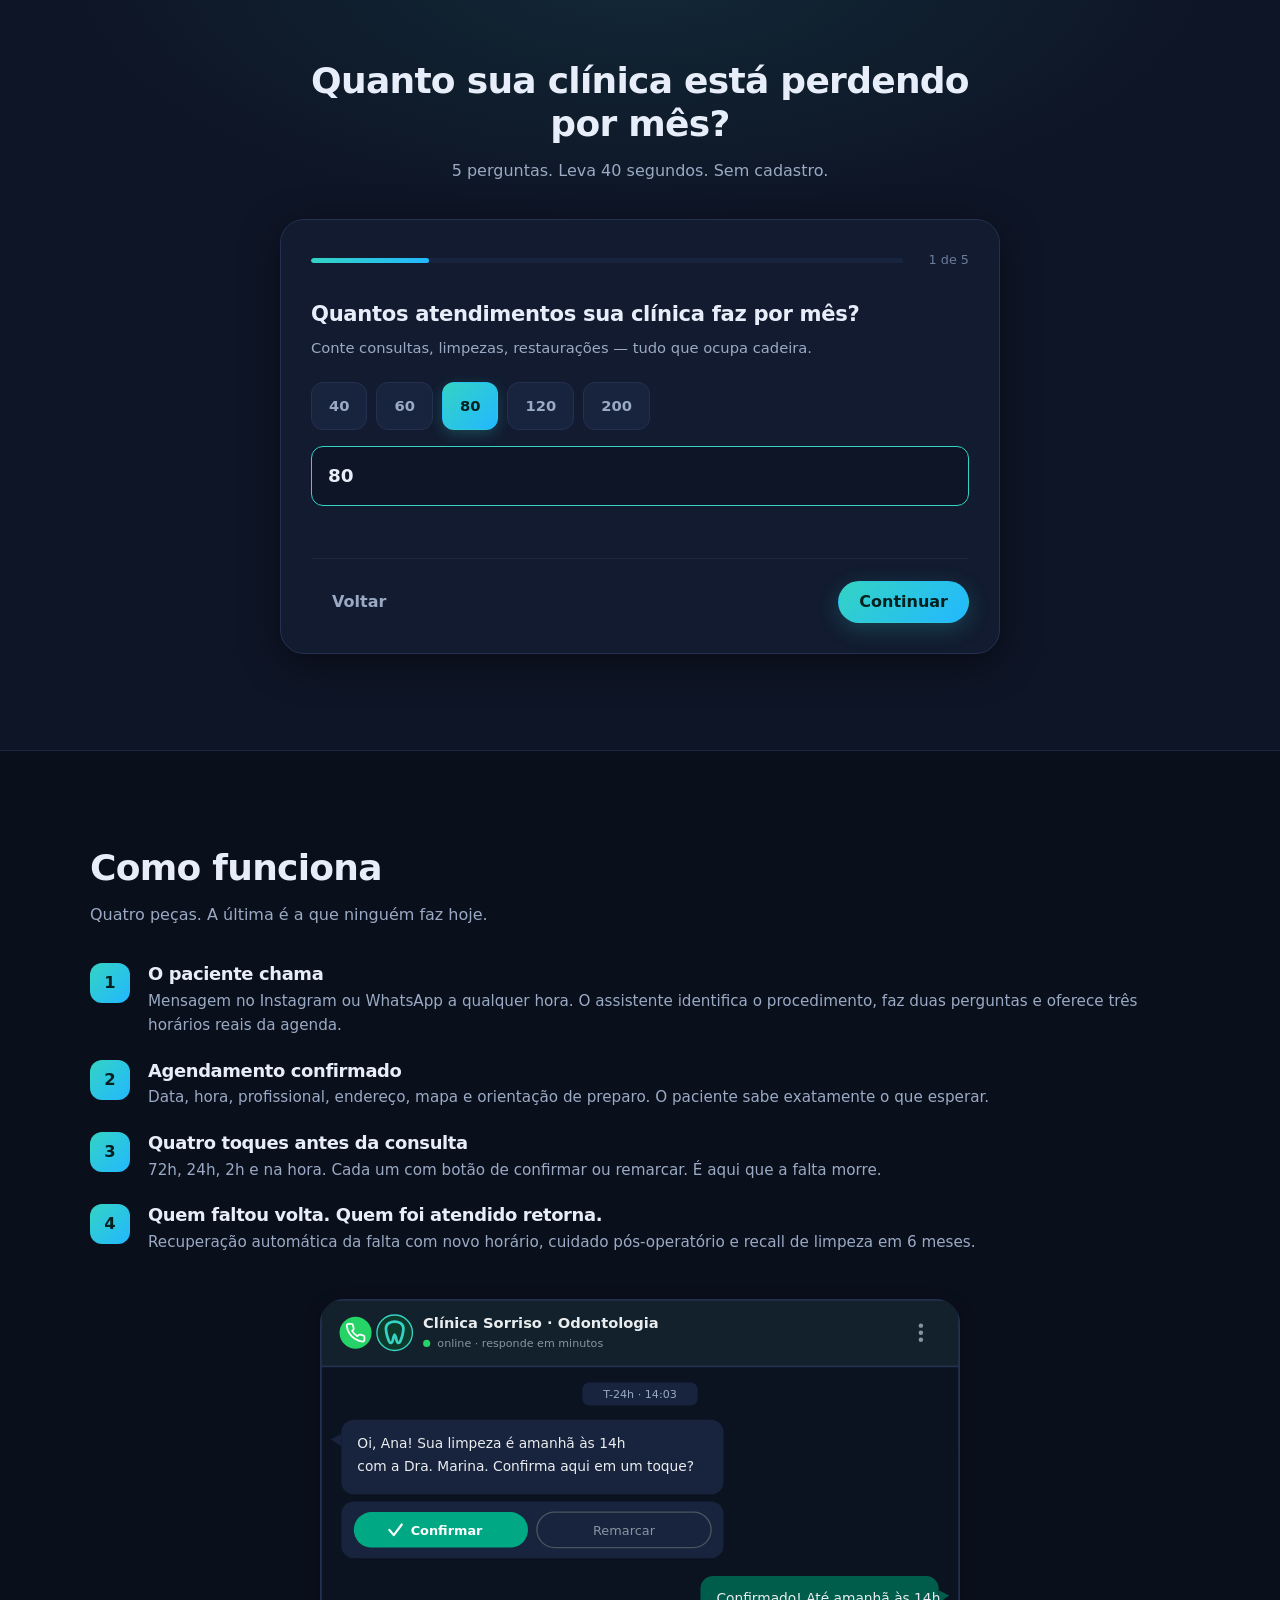
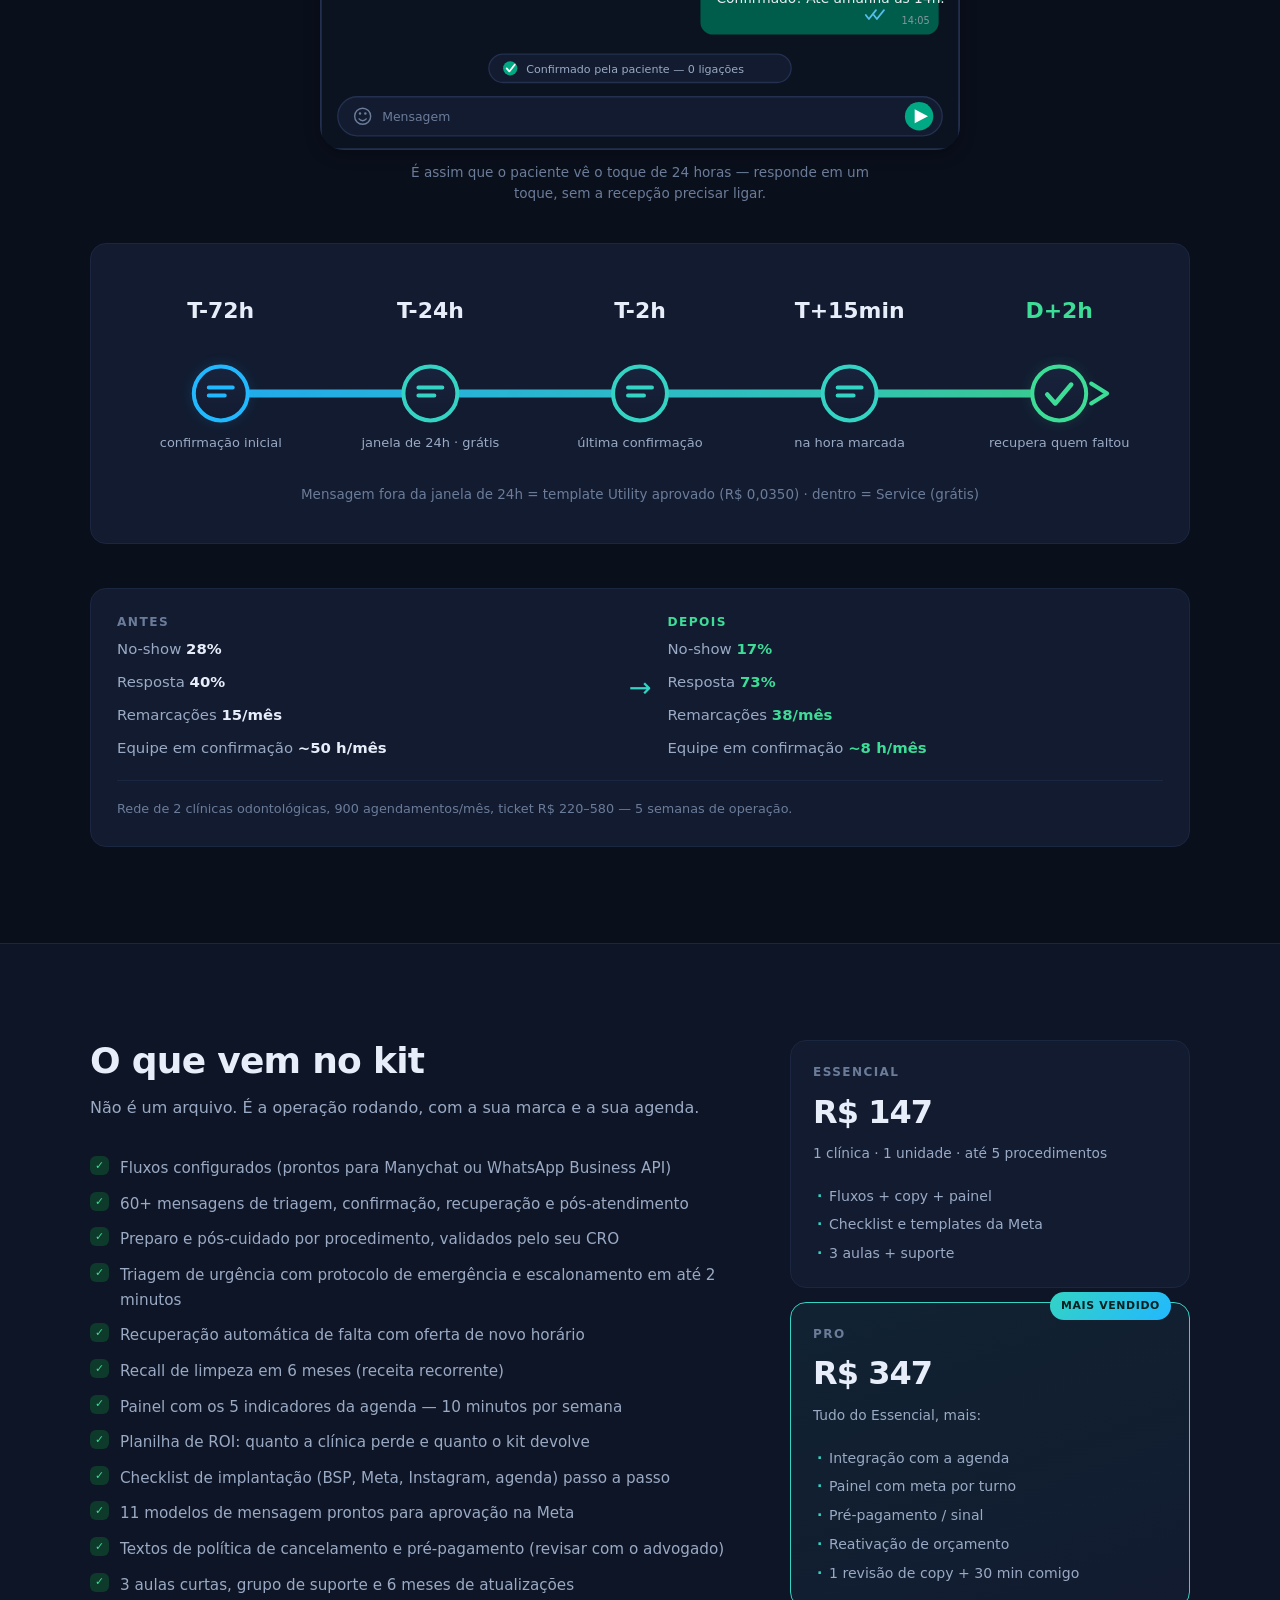
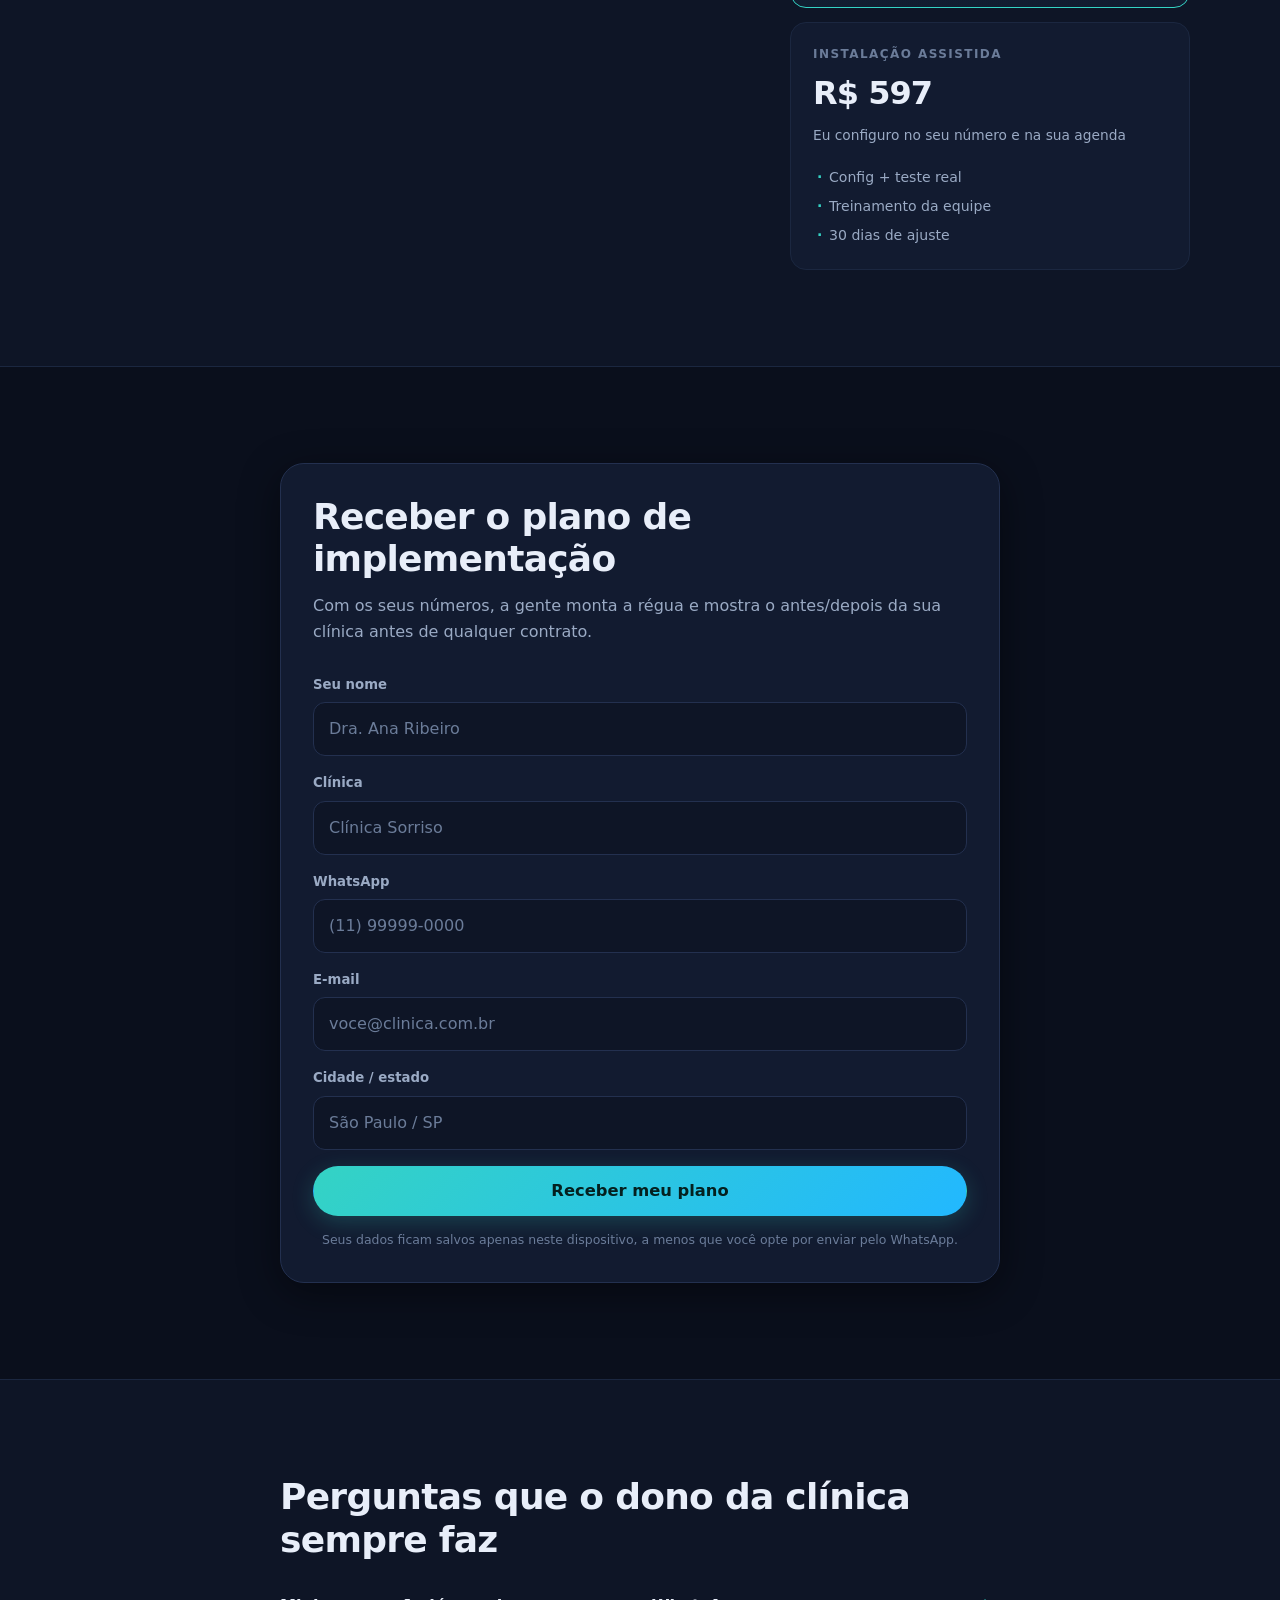
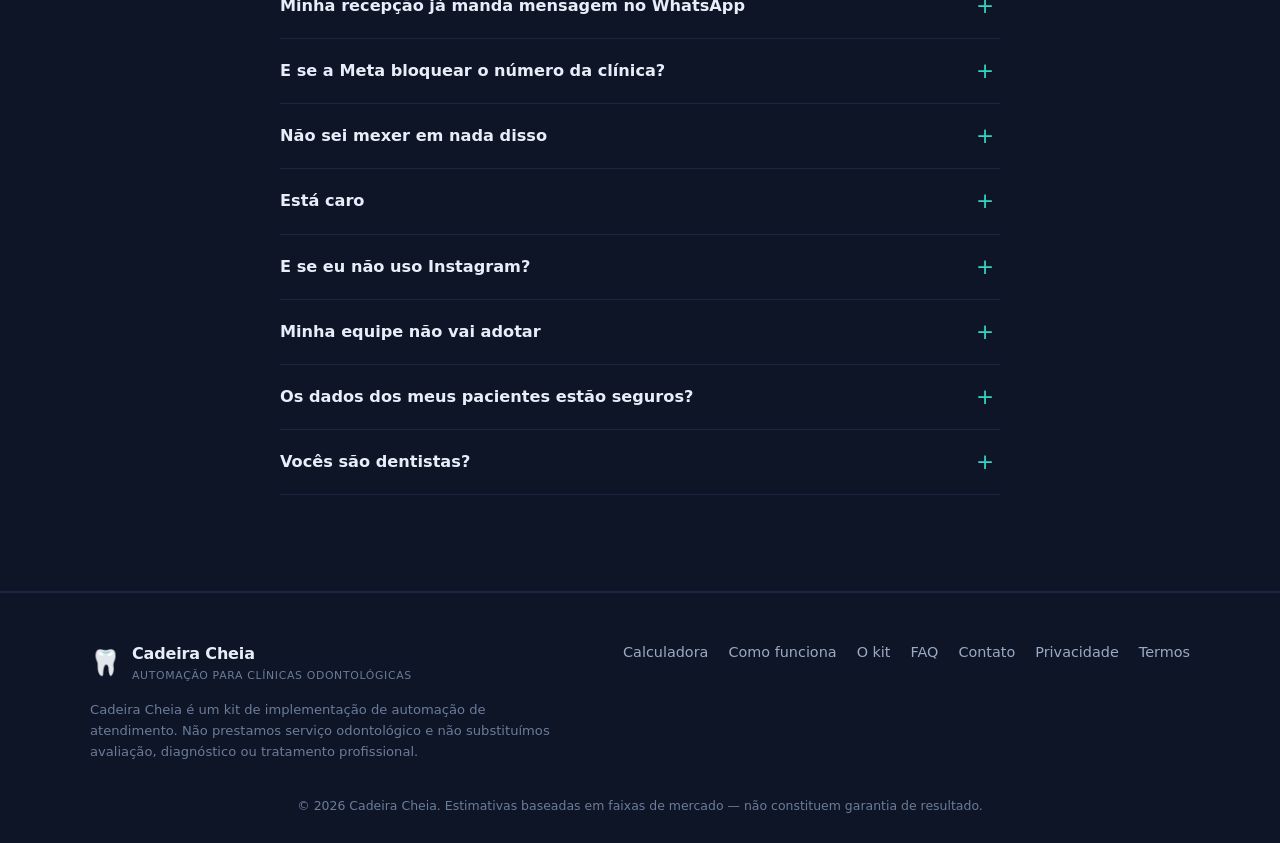
==== commit 6040074a: "deploy: calculadora 2026-11-09 17:13" ====
--- a/index.html
+++ b/index.html
@@ -307,6 +307,12 @@
       </li>
     </ol>
 
+    <figure class="chat-visual">
+      <img src="assets/img/chat-whatsapp.svg" width="720" height="508" loading="lazy"
+           alt="Conversa de WhatsApp de clínica odontológica: lembrete de limpeza para a paciente, com botões Confirmar e Remarcar, e a resposta Confirmado com visto azul">
+      <figcaption>É assim que o paciente vê o toque de 24 horas — responde em um toque, sem a recepção precisar ligar.</figcaption>
+    </figure>
+
     <figure class="flow-visual">
       <img src="assets/img/regua.svg" width="1100" height="300" loading="lazy"
            alt="Linha do tempo da régua: T-72h, T-24h, T-2h, T+15min e recuperação em D+2h">
--- a/assets/styles.css
+++ b/assets/styles.css
@@ -191,6 +191,16 @@
 }
 .flow-hint{ display:none; margin:10px 0 0; color:var(--text-faint); font-size:.8rem; }
 @media (max-width: 800px){ .flow-hint{ display:block; } }
+
+.chat-visual{ margin:34px auto 40px; max-width:640px; }
+.chat-visual img{
+  display:block; width:100%; height:auto;
+  border-radius:var(--r-lg); box-shadow:var(--shadow-sm);
+}
+.chat-visual figcaption{
+  margin:12px auto 0; max-width:54ch; text-align:center;
+  color:var(--text-faint); font-size:.85rem; line-height:1.5;
+}
 
 .beforeafter{
   display:grid; grid-template-columns:1fr auto 1fr; align-items:center; gap:16px;
